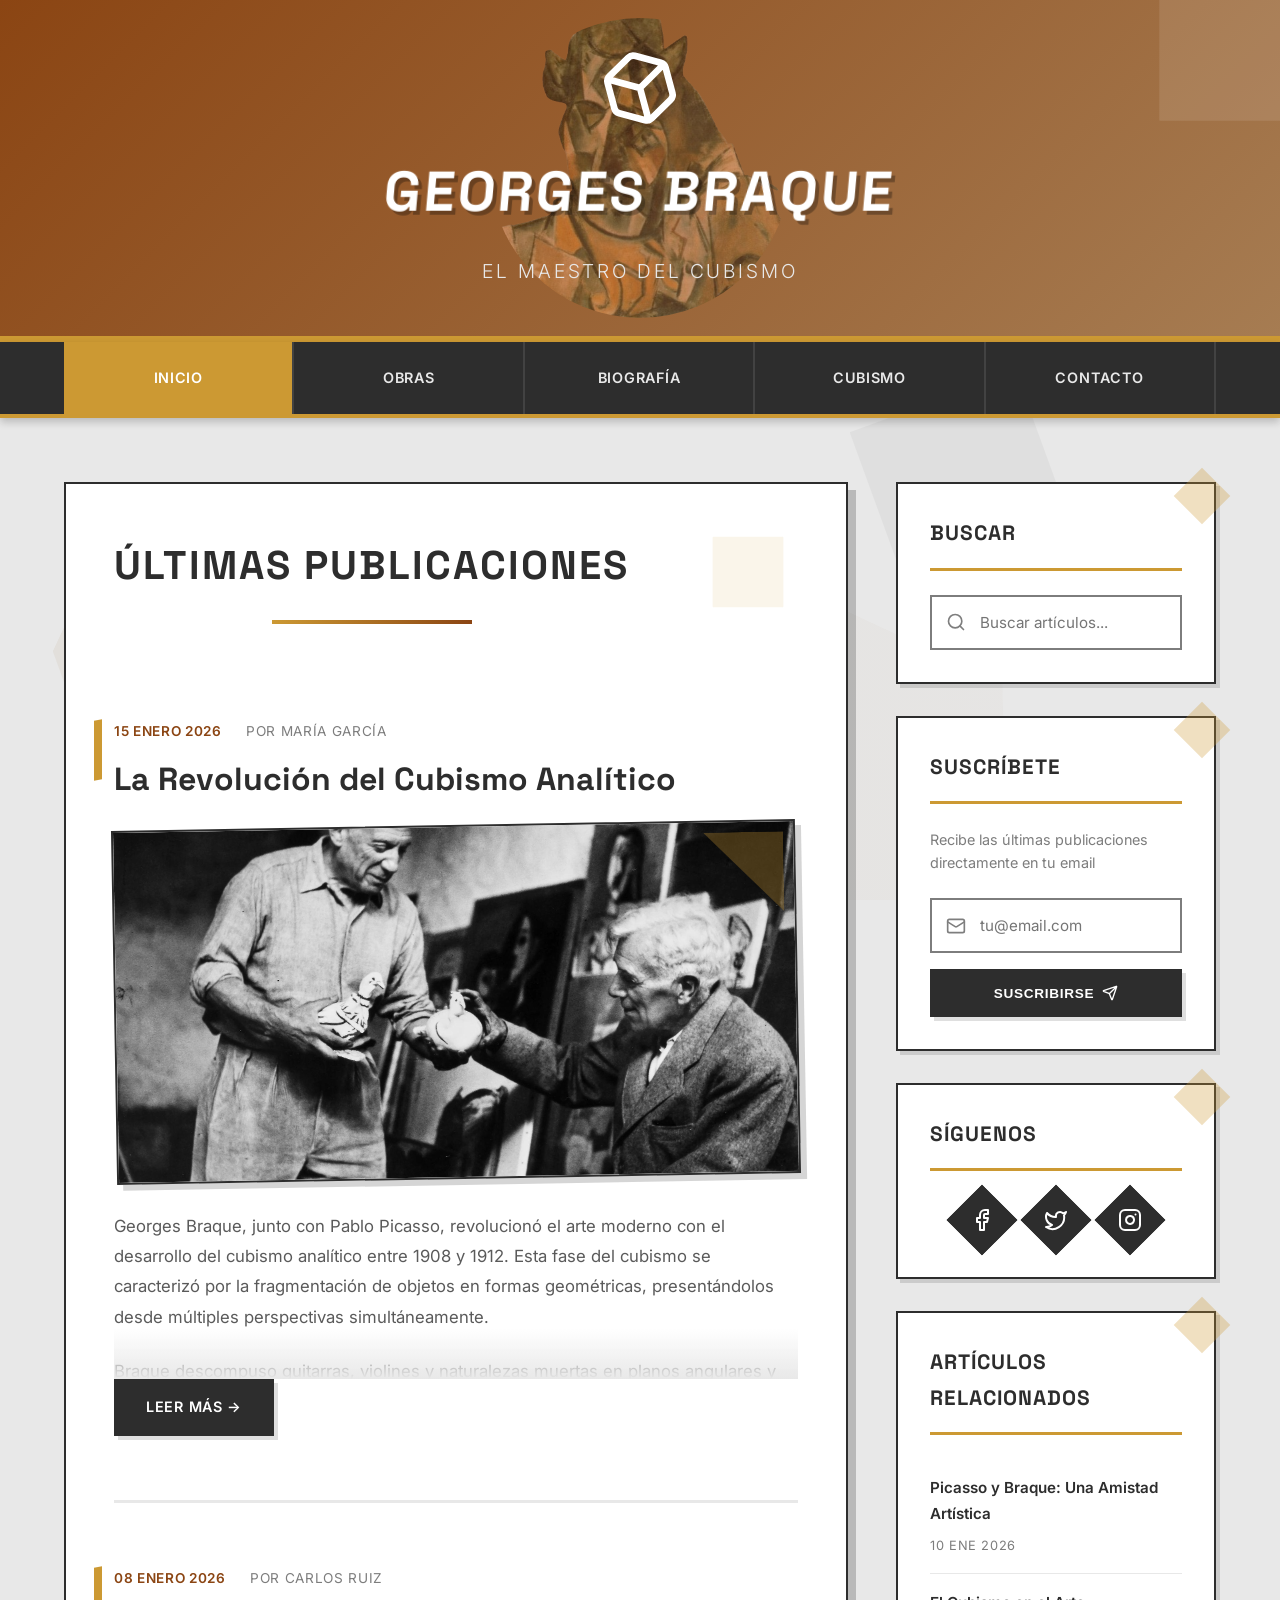
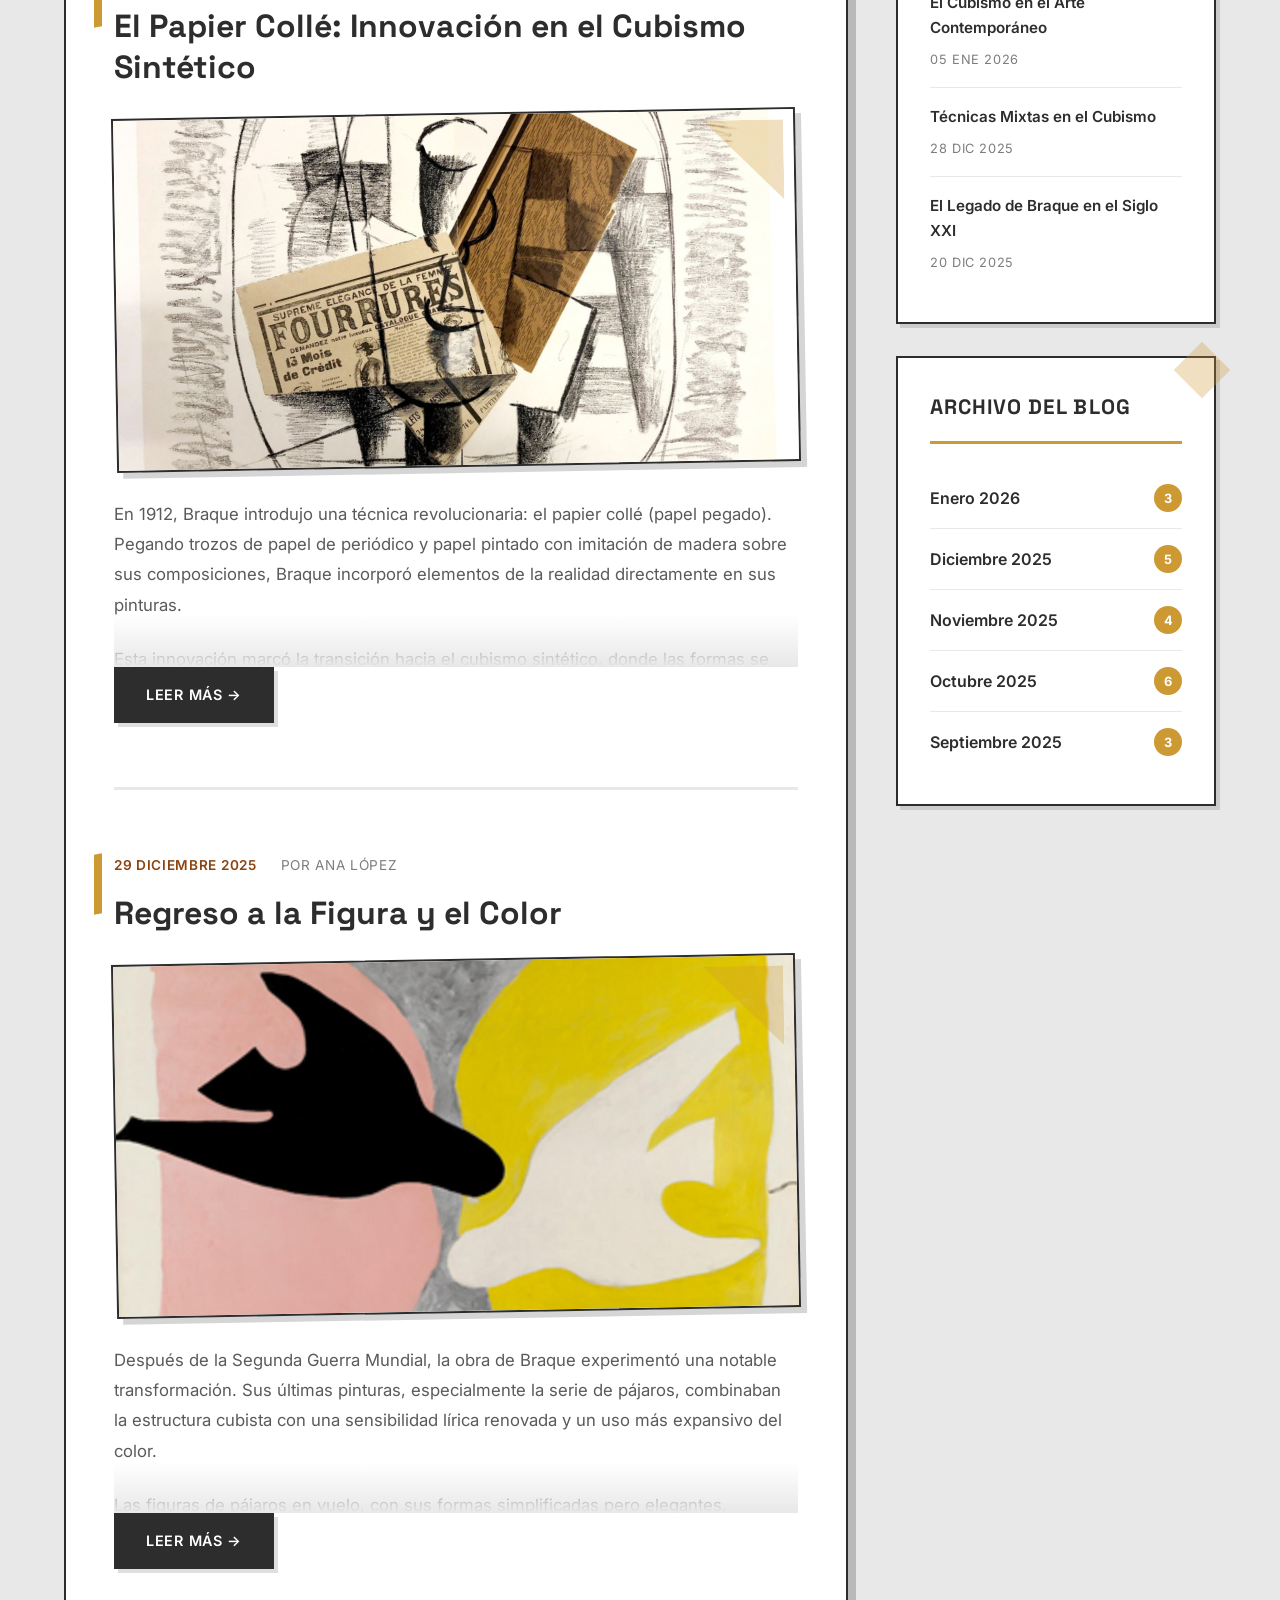
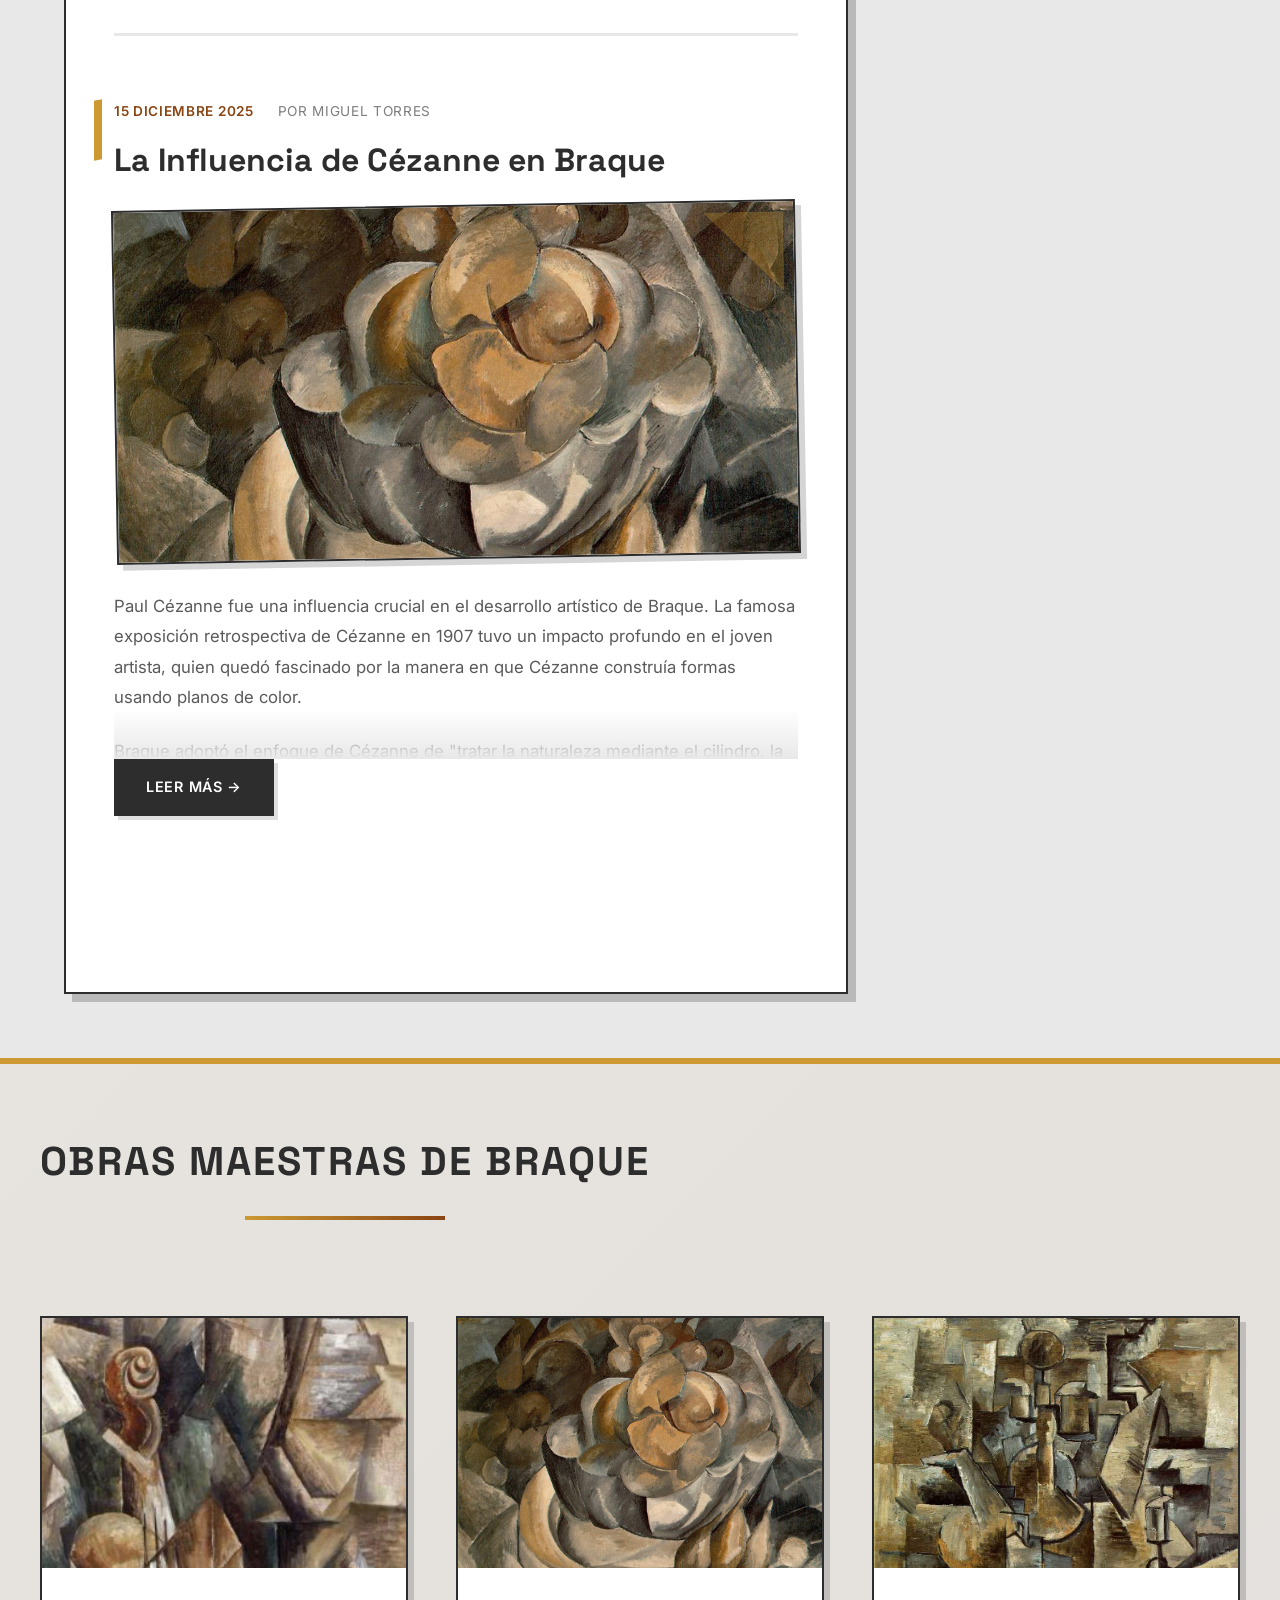
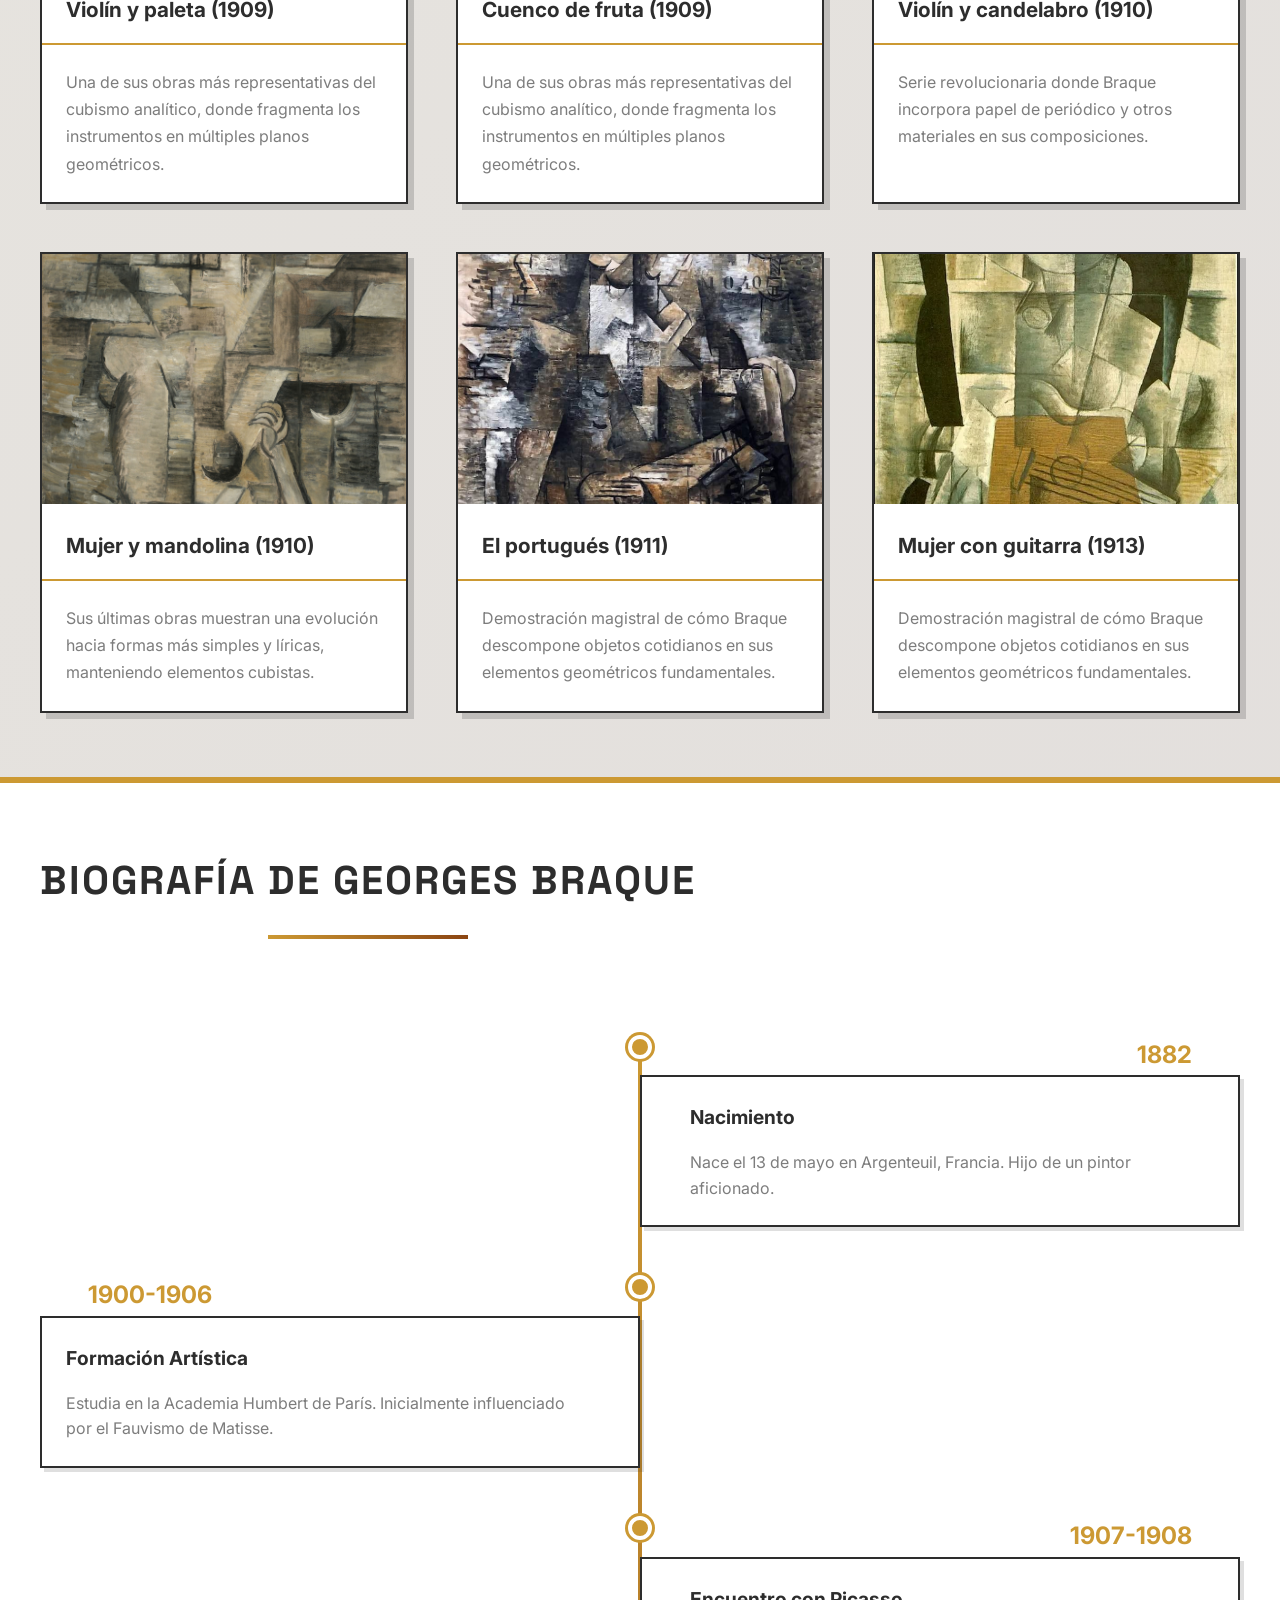
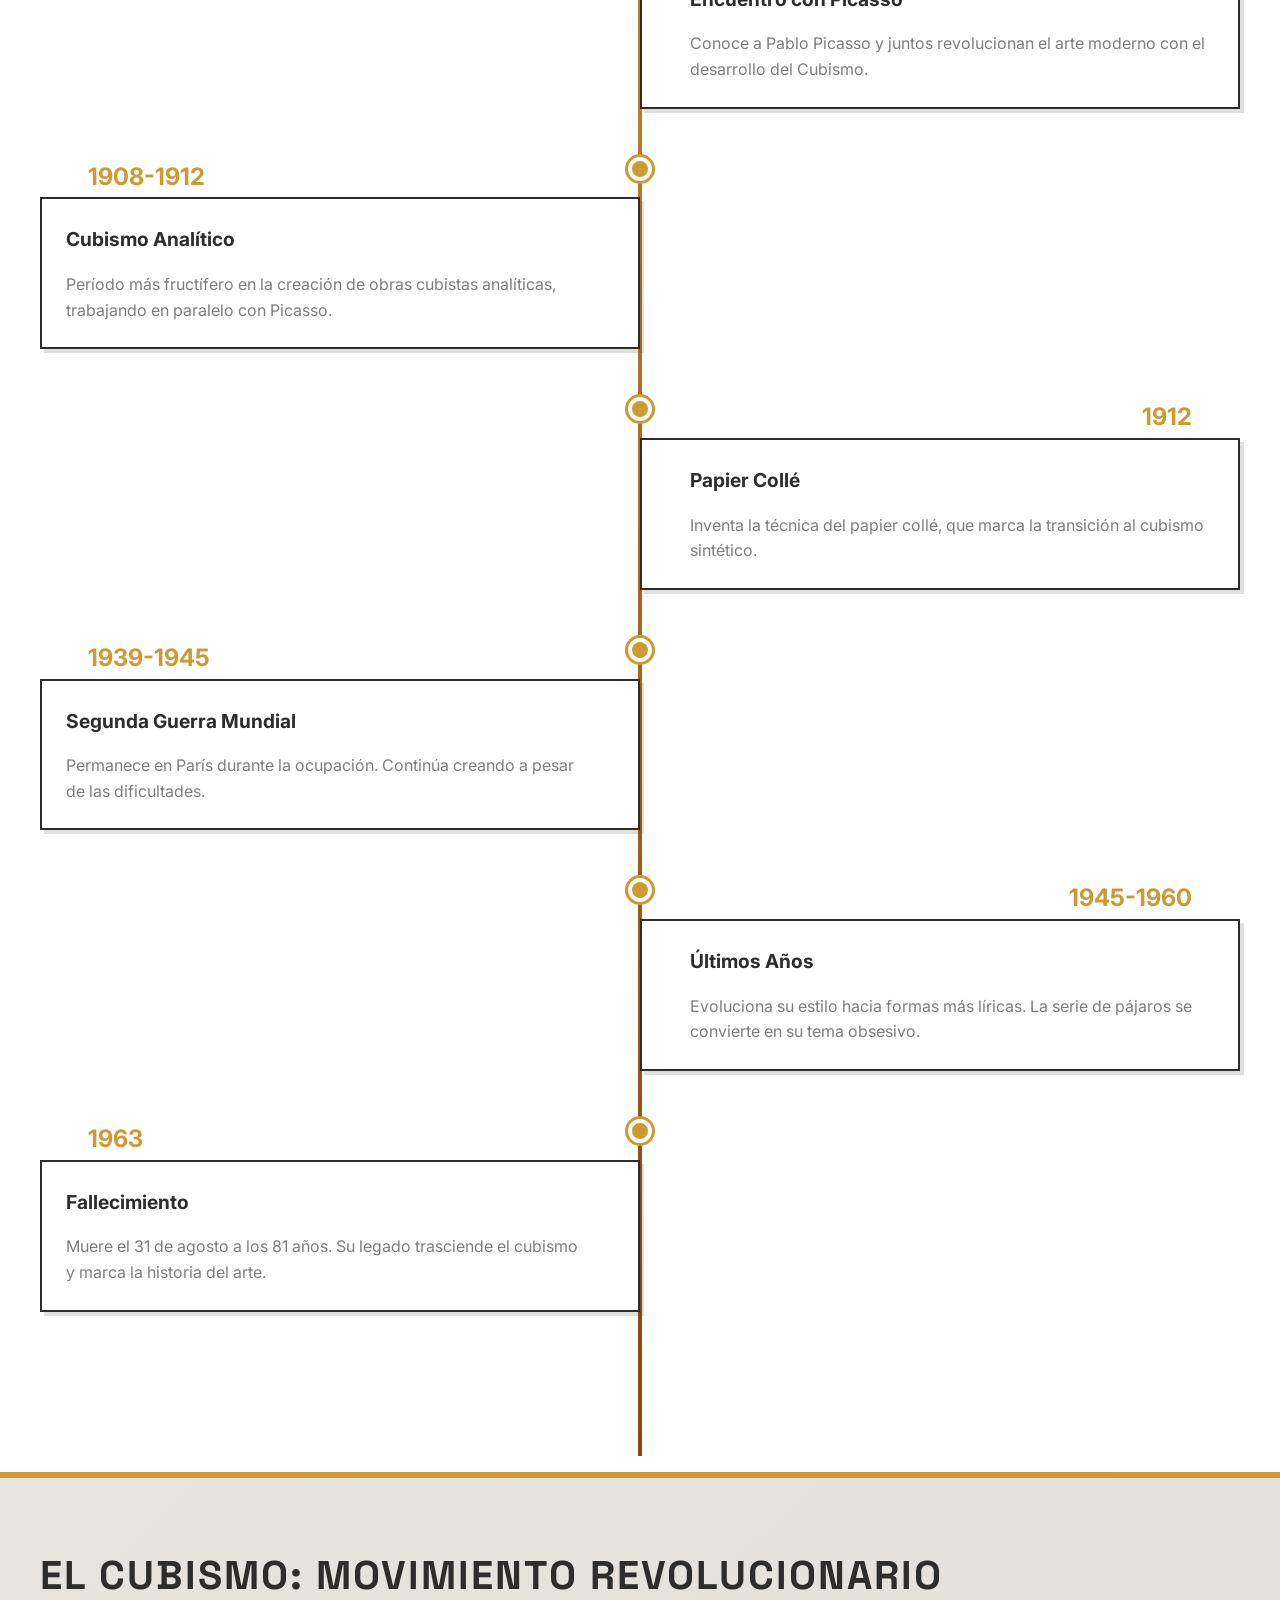
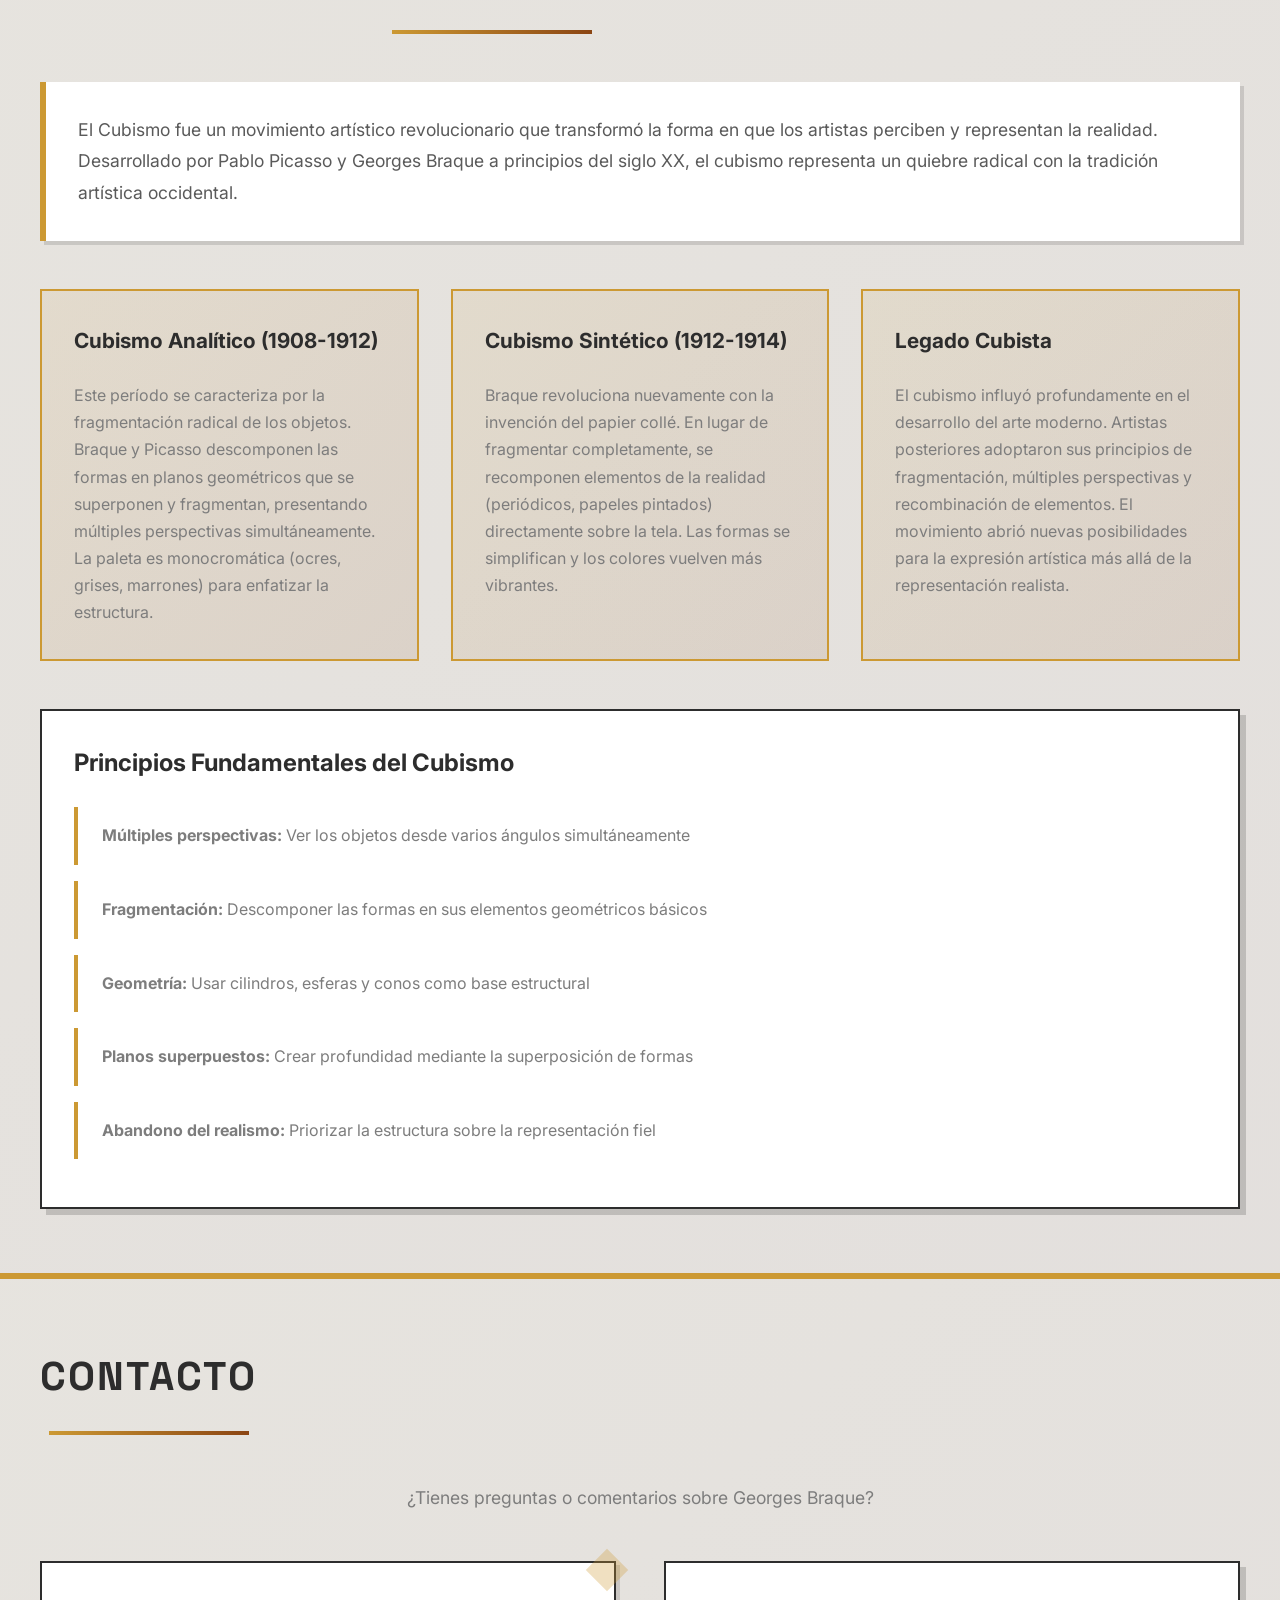
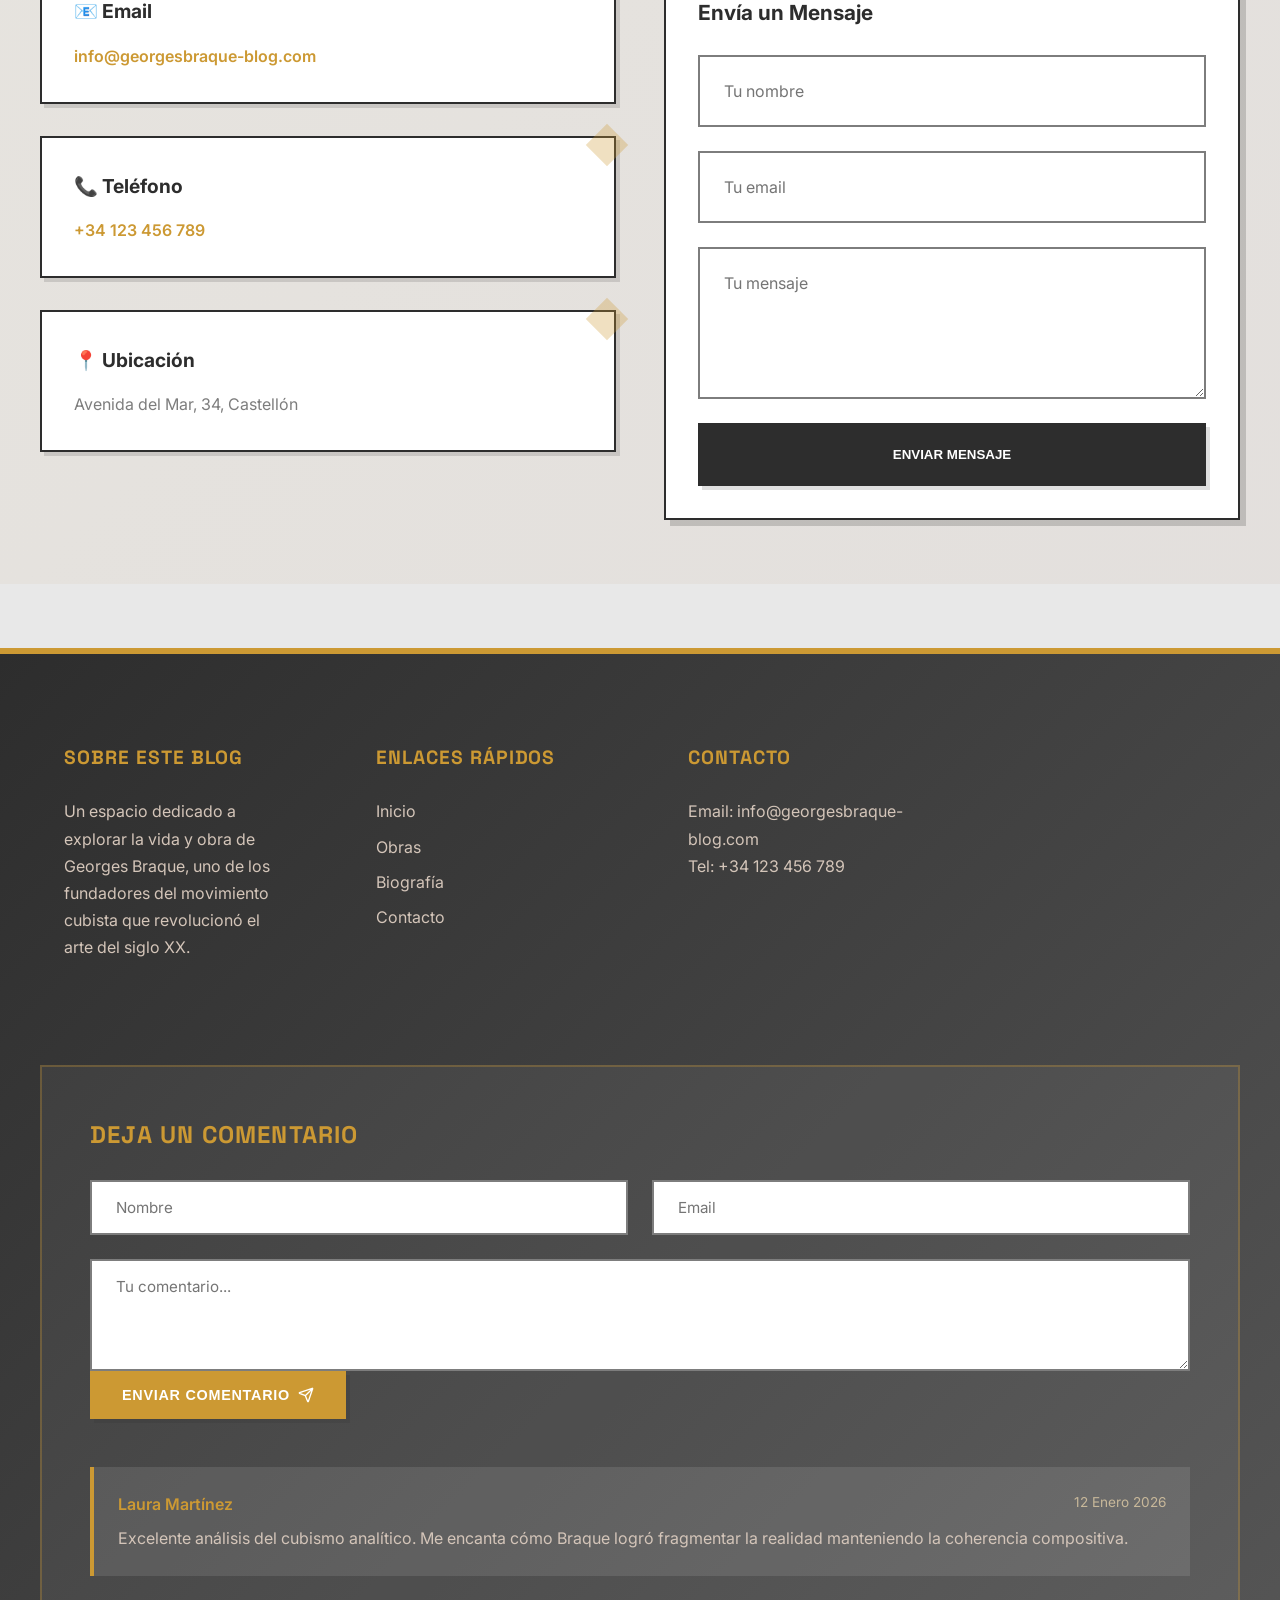
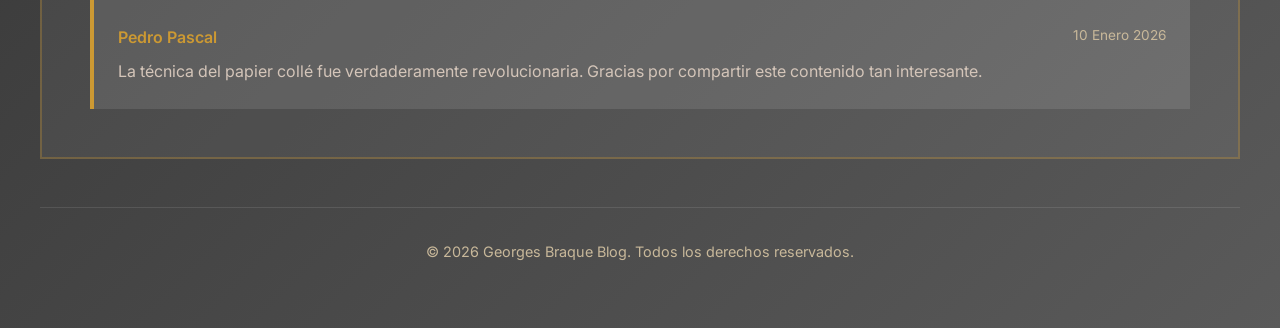
==== index.html @ d553074a "Add files via upload" ====
<!DOCTYPE html>
<html lang="es">
<head>
    <meta charset="UTF-8">
    <meta name="viewport" content="width=device-width, initial-scale=1.0">
    <title>Georges Braque - Blog Cubista</title>
    <link rel="stylesheet" href="styles.css">
    <link rel="preconnect" href="https://fonts.googleapis.com">
    <link rel="preconnect" href="https://fonts.gstatic.com" crossorigin>
    <link href="https://fonts.googleapis.com/css2?family=Space+Grotesk:wght@400;600;700&family=Inter:wght@400;500;600&display=swap" rel="stylesheet">
</head>
<body>
    <!-- Geometric Background Elements -->
    <div class="geometric-bg">
        <div class="geo-shape shape-1"></div>
        <div class="geo-shape shape-2"></div>
        <div class="geo-shape shape-3"></div>
        <div class="geo-shape shape-4"></div>
    </div>

    <!-- Header -->
    <header class="header">
        <div class="header-container">
            <div class="logo-section">
                <img src="assets/icons/logo.svg" alt="Cubist Logo" class="logo-icon">
                <h1 class="site-title">Georges Braque</h1>
                <p class="site-subtitle">El Maestro del Cubismo</p>
            </div>
            <img src="assets/img/Georges-braque-retrato-picasso.png" alt="Retrato de Georges Braque" class="header-portrait">
        </div>
    </header>

    <!-- Navigation -->
    <nav class="navigation">
        <div class="nav-container">
            <button class="hamburger-menu" id="hamburgerBtn" aria-label="Menú">
                <span class="hamburger-line"></span>
                <span class="hamburger-line"></span>
                <span class="hamburger-line"></span>
            </button>
            <ul class="nav-menu" id="navMenu">
                <li><a href="#inicio" class="nav-link active">Inicio</a></li>
                <li><a href="#obras" class="nav-link">Obras</a></li>
                <li><a href="#biografia" class="nav-link">Biografía</a></li>
                <li><a href="#cubismo" class="nav-link">Cubismo</a></li>
                <li><a href="#contacto" class="nav-link">Contacto</a></li>
            </ul>
        </div>
    </nav>

    <!-- Main Content -->
    <div class="main-wrapper" id="inicio">
        <div class="content-container">
            
            <!-- Blog Posts -->
            <main class="blog-content">

                <div class="posts-header">
                    <h2 class="section-title">Últimas Publicaciones</h2>
                    <div class="header-accent"></div>
                </div>


                <!-- Blog Post 1 -->
                <article id="post-1" class="blog-post">
                    <div class="post-meta">
                        <span class="post-date">15 Enero 2026</span>
                        <span class="post-author">por María García</span>
                    </div>
                    <h3 class="post-title">La Revolución del Cubismo Analítico</h3>
                    <div class="post-featured-image">
                        <img src="assets/img/braque-picasso.jpg" 
                             alt="Braque y Picasso" 
                             style="background-color: #653118;">
                    </div>
                    <div class="post-content">
                        <p>Georges Braque, junto con Pablo Picasso, revolucionó el arte moderno con el desarrollo del cubismo analítico entre 1908 y 1912. Esta fase del cubismo se caracterizó por la fragmentación de objetos en formas geométricas, presentándolos desde múltiples perspectivas simultáneamente.</p>
                        <p>Braque descompuso guitarras, violines y naturalezas muertas en planos angulares y superpuestos, utilizando una paleta monocromática de ocres, grises y marrones. Esta restricción cromática permitía al espectador concentrarse en la estructura formal sin distracciones del color.</p>
                        <blockquote class="post-quote">
                            "No imito la naturaleza, trabajo junto a ella, en paralelo a ella."
                            <cite>— Georges Braque</cite>
                        </blockquote>
                    </div>
                    <a href="#" class="read-more">Leer más →</a>
                </article>

                <!-- Blog Post 2 -->
                <article id="post-2" class="blog-post">
                    <div class="post-meta">
                        <span class="post-date">08 Enero 2026</span>
                        <span class="post-author">por Carlos Ruiz</span>
                    </div>
                    <h3 class="post-title">El Papier Collé: Innovación en el Cubismo Sintético</h3>
                    <div class="post-featured-image">
                        <img src="assets/img/papier colle.jpg" 
                             alt="papier colle" 
                             style="background-color: #7F4A27;">
                    </div>
                    <div class="post-content">
                        <p>En 1912, Braque introdujo una técnica revolucionaria: el papier collé (papel pegado). Pegando trozos de papel de periódico y papel pintado con imitación de madera sobre sus composiciones, Braque incorporó elementos de la realidad directamente en sus pinturas.</p>
                        <p>Esta innovación marcó la transición hacia el cubismo sintético, donde las formas se volvieron más simples, los colores más brillantes, y la incorporación de textos y patrones añadió nuevas capas de significado. El papier collé influyó profundamente en el desarrollo del arte del siglo XX.</p>
                    </div>
                    <a href="#" class="read-more">Leer más →</a>
                </article>

                <!-- Blog Post 3 -->
                <article id="post-3" class="blog-post">
                    <div class="post-meta">
                        <span class="post-date">29 Diciembre 2025</span>
                        <span class="post-author">por Ana López</span>
                    </div>
                    <h3 class="post-title">Regreso a la Figura y el Color</h3>
                    <div class="post-featured-image">
                        <img src="assets/img/L’oiseau noir et l’oiseau blanc-1960.jpg" 
                             alt="L’oiseau noir et l’oiseau blanc (1960)" 
                             style="background-color: #885F3D;">
                    </div>
                    <div class="post-content">
                        <p>Después de la Segunda Guerra Mundial, la obra de Braque experimentó una notable transformación. Sus últimas pinturas, especialmente la serie de pájaros, combinaban la estructura cubista con una sensibilidad lírica renovada y un uso más expansivo del color.</p>
                        <p>Las figuras de pájaros en vuelo, con sus formas simplificadas pero elegantes, representaban no solo la libertad física sino también la libertad creativa que Braque había alcanzado tras décadas de experimentación. Estas obras tardías demuestran la continua evolución de un maestro que nunca dejó de innovar.</p>
                    </div>
                    <a href="#" class="read-more">Leer más →</a>
                </article>

                <!-- Blog Post 4 -->
                <article id="post-4" class="blog-post">
                    <div class="post-meta">
                        <span class="post-date">15 Diciembre 2025</span>
                        <span class="post-author">por Miguel Torres</span>
                    </div>
                    <h3 class="post-title">La Influencia de Cézanne en Braque</h3>
                    <div class="post-featured-image">
                        <img src="assets/img/Cuenco-de-fruta-1909.jpg" 
                             alt="Cuenco de fruta" 
                             style="background-color: #895A37;">
                    </div>
                    <div class="post-content">
                        <p>Paul Cézanne fue una influencia crucial en el desarrollo artístico de Braque. La famosa exposición retrospectiva de Cézanne en 1907 tuvo un impacto profundo en el joven artista, quien quedó fascinado por la manera en que Cézanne construía formas usando planos de color.</p>
                        <p>Braque adoptó el enfoque de Cézanne de "tratar la naturaleza mediante el cilindro, la esfera y el cono", pero lo llevó más allá, fragmentando estos volúmenes geométricos y reorganizándolos en el espacio pictórico. Esta síntesis entre la influencia de Cézanne y su propia visión resultó en el nacimiento del cubismo.</p>
                    </div>
                    <a href="#" class="read-more">Leer más →</a>
                </article>
            </main>

            <!-- Sidebar -->
            <aside class="sidebar">
                
                <!-- Search Widget -->
                <div class="widget search-widget">
                    <h3 class="widget-title">Buscar</h3>
                    <form class="search-form" onsubmit="return handleSearch(event)">
                        <div class="search-input-wrapper">
                            <img src="assets/icons/search.svg" alt="Search" class="search-icon">
                            <input type="text" 
                                   class="search-input" 
                                   placeholder="Buscar artículos..." 
                                   id="searchInput">
                        </div>
                    </form>
                </div>

                <!-- Subscribe Widget -->
                <div class="widget subscribe-widget">
                    <h3 class="widget-title">Suscríbete</h3>
                    <p class="widget-description">Recibe las últimas publicaciones directamente en tu email</p>
                    <form class="subscribe-form" onsubmit="return handleSubscribe(event)">
                        <div class="input-group">
                            <img src="assets/icons/mail.svg" alt="Email" class="input-icon">
                            <input type="email" 
                                   class="subscribe-input" 
                                   placeholder="tu@email.com" 
                                   id="subscribeEmail"
                                   required>
                        </div>
                        <button type="submit" class="subscribe-button">
                            Suscribirse
                            <img src="assets/icons/send.svg" alt="Send" class="button-icon">
                        </button>
                    </form>
                </div>

                <!-- Social Media Widget -->
                <div class="widget social-widget">
                    <h3 class="widget-title">Síguenos</h3>
                    <div class="social-links">
                        <a href="https://www.facebook.com/kadart0081/" class="social-link" aria-label="Facebook">
                            <img src="assets/icons/facebook.svg" alt="Facebook">
                        </a>
                        <a href="https://x.com/artistbraque" class="social-link" aria-label="Twitter">
                            <img src="assets/icons/twitter.svg" alt="Twitter">
                        </a>
                        <a href="https://www.instagram.com/georgesbraqueart/" class="social-link" aria-label="Instagram">
                            <img src="assets/icons/instagram.svg" alt="Instagram">
                        </a>
                    </div>
                </div>

                <!-- Related Articles Widget -->
                <div class="widget related-widget">
                    <h3 class="widget-title">Artículos Relacionados</h3>
                    <ul class="related-list">
                        <li class="related-item">
                            <a href="picasso-braque.html" class="related-link">
                                <span class="related-title">Picasso y Braque: Una Amistad Artística</span>
                                <span class="related-date">10 Ene 2026</span>
                            </a>
                        </li>
                        <li class="related-item">
                            <a href="cubismo-contemporaneo.html" class="related-link">
                                <span class="related-title">El Cubismo en el Arte Contemporáneo</span>
                                <span class="related-date">05 Ene 2026</span>
                            </a>
                        </li>
                        <li class="related-item">
                            <a href="tecnicas-mixtas.html" class="related-link">
                                <span class="related-title">Técnicas Mixtas en el Cubismo</span>
                                <span class="related-date">28 Dic 2025</span>
                            </a>
                        </li>
                        <li class="related-item">
                            <a href="legado-braque.html" class="related-link">
                                <span class="related-title">El Legado de Braque en el Siglo XXI</span>
                                <span class="related-date">20 Dic 2025</span>
                            </a>
                        </li>
                    </ul>
                </div>

                <!-- Archive Widget -->
                <div class="widget archive-widget">
                    <h3 class="widget-title">Archivo del Blog</h3>
                    <ul class="archive-list">
                        <li class="archive-item">
                            <a href="#" class="archive-link">
                                <span class="archive-month">Enero 2026</span>
                                <span class="archive-count">3</span>
                            </a>
                        </li>
                        <li class="archive-item">
                            <a href="#" class="archive-link">
                                <span class="archive-month">Diciembre 2025</span>
                                <span class="archive-count">5</span>
                            </a>
                        </li>
                        <li class="archive-item">
                            <a href="#" class="archive-link">
                                <span class="archive-month">Noviembre 2025</span>
                                <span class="archive-count">4</span>
                            </a>
                        </li>
                        <li class="archive-item">
                            <a href="#" class="archive-link">
                                <span class="archive-month">Octubre 2025</span>
                                <span class="archive-count">6</span>
                            </a>
                        </li>
                        <li class="archive-item">
                            <a href="#" class="archive-link">
                                <span class="archive-month">Septiembre 2025</span>
                                <span class="archive-count">3</span>
                            </a>
                        </li>
                    </ul>
                </div>

            </aside>
        </div>
    </div>

    <!-- Secciones de Navegación -->
    

    <!-- Sección Obras -->
    <section id="obras" class="nav-section alt-bg">
        <div class="section-container">
            <h2 class="section-title">Obras Maestras de Braque</h2>
            
            <div class="obras-grid">
                <div class="obra-item">
                    <div class="obra-image">
                        <img src="assets/img/Georges_Braque-Violin_and_Palette-1909.jpg" alt="Violín y paleta (1909)">
                    </div>
                    <h3>Violín y paleta (1909) </h3>
                    <p>Una de sus obras más representativas del cubismo analítico, donde fragmenta los instrumentos en múltiples planos geométricos.</p>
                </div>

                <div class="obra-item">
                    <div class="obra-image">
                        <img src="assets/img/Cuenco-de-fruta-1909.jpg" alt="Cuenco de fruta (1909)">
                    </div>
                    <h3>Cuenco de fruta (1909) </h3>
                    <p>Una de sus obras más representativas del cubismo analítico, donde fragmenta los instrumentos en múltiples planos geométricos.</p>
                </div>
                
                <div class="obra-item">
                    <div class="obra-image">
                        <img src="assets/img/Violin-and-Candlestick-Braque-Georges-1910.jpg" alt="Violín y candelabro (1910)">
                    </div>
                    <h3>Violín y candelabro (1910)</h3>
                    <p>Serie revolucionaria donde Braque incorpora papel de periódico y otros materiales en sus composiciones.</p>
                </div>
                
                <div class="obra-item">
                    <div class="obra-image">
                        <img src="assets/img/mujer-con-mandolina-1910.jpg" alt="Mujer y mandolina (1910)">
                    </div>
                    <h3>Mujer y mandolina (1910)</h3>
                    <p>Sus últimas obras muestran una evolución hacia formas más simples y líricas, manteniendo elementos cubistas.</p>
                </div>
                
                <div class="obra-item">
                    <div class="obra-image">
                        <img src="assets/img/the-portuguese-1911.jpg" alt="El portugués (1911)">
                    </div>
                    <h3>El portugués (1911)</h3>
                    <p>Demostración magistral de cómo Braque descompone objetos cotidianos en sus elementos geométricos fundamentales.</p>
                </div>

                <div class="obra-item">
                    <div class="obra-image">
                        <img src="assets/img/mujer-con-guitarra-1913.jpg" alt="Mujer con guitarra (1913)">
                    </div>
                    <h3>Mujer con guitarra (1913)</h3>
                    <p>Demostración magistral de cómo Braque descompone objetos cotidianos en sus elementos geométricos fundamentales.</p>
                </div>
            </div>
        </div>
    </section>

    <!-- Sección Biografía -->
    <section id="biografia" class="nav-section">
        <div class="section-container">
            <h2 class="section-title">Biografía de Georges Braque</h2>
            
            <div class="biografia-content">
                <div class="bio-timeline">
                    <div class="timeline-item">
                        <div class="timeline-date">1882</div>
                        <div class="timeline-content">
                            <h3>Nacimiento</h3>
                            <p>Nace el 13 de mayo en Argenteuil, Francia. Hijo de un pintor aficionado.</p>
                        </div>
                    </div>
                    
                    <div class="timeline-item">
                        <div class="timeline-date">1900-1906</div>
                        <div class="timeline-content">
                            <h3>Formación Artística</h3>
                            <p>Estudia en la Academia Humbert de París. Inicialmente influenciado por el Fauvismo de Matisse.</p>
                        </div>
                    </div>
                    
                    <div class="timeline-item">
                        <div class="timeline-date">1907-1908</div>
                        <div class="timeline-content">
                            <h3>Encuentro con Picasso</h3>
                            <p>Conoce a Pablo Picasso y juntos revolucionan el arte moderno con el desarrollo del Cubismo.</p>
                        </div>
                    </div>
                    
                    <div class="timeline-item">
                        <div class="timeline-date">1908-1912</div>
                        <div class="timeline-content">
                            <h3>Cubismo Analítico</h3>
                            <p>Período más fructífero en la creación de obras cubistas analíticas, trabajando en paralelo con Picasso.</p>
                        </div>
                    </div>
                    
                    <div class="timeline-item">
                        <div class="timeline-date">1912</div>
                        <div class="timeline-content">
                            <h3>Papier Collé</h3>
                            <p>Inventa la técnica del papier collé, que marca la transición al cubismo sintético.</p>
                        </div>
                    </div>
                    
                    <div class="timeline-item">
                        <div class="timeline-date">1939-1945</div>
                        <div class="timeline-content">
                            <h3>Segunda Guerra Mundial</h3>
                            <p>Permanece en París durante la ocupación. Continúa creando a pesar de las dificultades.</p>
                        </div>
                    </div>
                    
                    <div class="timeline-item">
                        <div class="timeline-date">1945-1960</div>
                        <div class="timeline-content">
                            <h3>Últimos Años</h3>
                            <p>Evoluciona su estilo hacia formas más líricas. La serie de pájaros se convierte en su tema obsesivo.</p>
                        </div>
                    </div>
                    
                    <div class="timeline-item">
                        <div class="timeline-date">1963</div>
                        <div class="timeline-content">
                            <h3>Fallecimiento</h3>
                            <p>Muere el 31 de agosto a los 81 años. Su legado trasciende el cubismo y marca la historia del arte.</p>
                        </div>
                    </div>
                </div>
            </div>
        </div>
    </section>

    <!-- Sección Cubismo -->
    <section id="cubismo" class="nav-section alt-bg">
        <div class="section-container">
            <h2 class="section-title">El Cubismo: Movimiento Revolucionario</h2>
            
            <div class="cubismo-content">
                <div class="cubismo-intro">
                    <p class="intro-text">
                        El Cubismo fue un movimiento artístico revolucionario que transformó la forma en que los artistas 
                        perciben y representan la realidad. Desarrollado por Pablo Picasso y Georges Braque a principios del 
                        siglo XX, el cubismo representa un quiebre radical con la tradición artística occidental.
                    </p>
                </div>
                
                <div class="cubismo-fases">
                    <div class="fase">
                        <h3> Cubismo Analítico (1908-1912)</h3>
                        <p>
                            Este período se caracteriza por la fragmentación radical de los objetos. Braque y Picasso descomponen 
                            las formas en planos geométricos que se superponen y fragmentan, presentando múltiples perspectivas 
                            simultáneamente. La paleta es monocromática (ocres, grises, marrones) para enfatizar la estructura.
                        </p>
                    </div>
                    
                    <div class="fase">
                        <h3> Cubismo Sintético (1912-1914)</h3>
                        <p>
                            Braque revoluciona nuevamente con la invención del papier collé. En lugar de fragmentar completamente, 
                            se recomponen elementos de la realidad (periódicos, papeles pintados) directamente sobre la tela. 
                            Las formas se simplifican y los colores vuelven más vibrantes.
                        </p>
                    </div>
                    
                    <div class="fase">
                        <h3> Legado Cubista</h3>
                        <p>
                            El cubismo influyó profundamente en el desarrollo del arte moderno. Artistas posteriores adoptaron 
                            sus principios de fragmentación, múltiples perspectivas y recombinación de elementos. El movimiento 
                            abrió nuevas posibilidades para la expresión artística más allá de la representación realista.
                        </p>
                    </div>
                </div>
                
                <div class="principios">
                    <h3>Principios Fundamentales del Cubismo</h3>
                    <ul class="principios-list">
                        <li><strong>Múltiples perspectivas:</strong> Ver los objetos desde varios ángulos simultáneamente</li>
                        <li><strong>Fragmentación:</strong> Descomponer las formas en sus elementos geométricos básicos</li>
                        <li><strong>Geometría:</strong> Usar cilindros, esferas y conos como base estructural</li>
                        <li><strong>Planos superpuestos:</strong> Crear profundidad mediante la superposición de formas</li>
                        <li><strong>Abandono del realismo:</strong> Priorizar la estructura sobre la representación fiel</li>
                    </ul>
                </div>
            </div>
        </div>
    </section>


    <!-- Sección Contacto -->
    <section id="contacto" class="nav-section alt-bg">
        <div class="section-container">
            <h2 class="section-title">Contacto</h2>
            <p class="contact-subtitle">¿Tienes preguntas o comentarios sobre Georges Braque?</p>
            
            <div class="contact-content">
                <div class="contact-info">
                    <div class="contact-item">
                        <h3>📧 Email</h3>
                        <p><a href="mailto:info@georgesbraque-blog.com">info@georgesbraque-blog.com</a></p>
                    </div>
                    
                    <div class="contact-item">
                        <h3>📞 Teléfono</h3>
                        <p><a href="tel:+34123456789">+34 123 456 789</a></p>
                    </div>
                    
                    <div class="contact-item">
                        <h3>📍 Ubicación</h3>
                        <p>Avenida del Mar, 34, Castellón</p>
                    </div>
                </div>
                
                <div class="contact-form-section">
                    <h3>Envía un Mensaje</h3>
                    <form class="quick-contact-form" onsubmit="return handleQuickContact(event)">
                        <div class="form-group">
                            <input type="text" placeholder="Tu nombre" required>
                        </div>
                        <div class="form-group">
                            <input type="email" placeholder="Tu email" required>
                        </div>
                        <div class="form-group">
                            <textarea placeholder="Tu mensaje" rows="5" required></textarea>
                        </div>
                        <button type="submit" class="submit-btn">Enviar Mensaje</button>
                    </form>
                </div>
            </div>
        </div>
    </section>

    <!-- Footer -->
    <footer class="footer">
        <div class="footer-container">
            
            <!-- Footer Info -->
            <div class="footer-section">
                <h3 class="footer-title">Sobre Este Blog</h3>
                <p class="footer-text">
                    Un espacio dedicado a explorar la vida y obra de Georges Braque, 
                    uno de los fundadores del movimiento cubista que revolucionó el arte del siglo XX.
                </p>
            </div>

            <div class="footer-section">
                <h3 class="footer-title">Enlaces Rápidos</h3>
                <ul class="footer-links">
                    <li><a href="#inicio">Inicio</a></li>
                    <li><a href="#obras">Obras</a></li>
                    <li><a href="#biografia">Biografía</a></li>
                    <li><a href="#contacto">Contacto</a></li>
                </ul>
            </div>

            <div class="footer-section">
                <h3 class="footer-title">Contacto</h3>
                <p class="footer-text">
                    Email: info@georgesbraque-blog.com<br>
                    Tel: +34 123 456 789
                </p>
            </div>

            <!-- Comments Section -->
            <div class="comments-section">
                <h3 class="comments-title">Deja un Comentario</h3>
                <form class="comment-form" onsubmit="return handleComment(event)">
                    <div class="form-row">
                        <div class="form-group">
                            <input type="text" 
                                   class="form-input" 
                                   placeholder="Nombre" 
                                   id="commentName"
                                   required>
                        </div>
                        <div class="form-group">
                            <input type="email" 
                                   class="form-input" 
                                   placeholder="Email" 
                                   id="commentEmail"
                                   required>
                        </div>
                    </div>
                    <div class="form-group">
                        <textarea class="form-textarea" 
                                  placeholder="Tu comentario..." 
                                  id="commentText"
                                  rows="4"
                                  required></textarea>
                    </div>
                    <button type="submit" class="comment-submit">
                        Enviar Comentario
                        <img src="assets/icons/send.svg" alt="Send" class="button-icon">
                    </button>
                </form>

                <!-- Comments Display -->
                <div class="comments-list" id="commentsList">
                    <div class="comment-item">
                        <div class="comment-header">
                            <span class="comment-author">Laura Martínez</span>
                            <span class="comment-date">12 Enero 2026</span>
                        </div>
                        <p class="comment-text">
                            Excelente análisis del cubismo analítico. Me encanta cómo Braque logró 
                            fragmentar la realidad manteniendo la coherencia compositiva.
                        </p>
                    </div>
                    <div class="comment-item">
                        <div class="comment-header">
                            <span class="comment-author">Pedro Pascal</span>
                            <span class="comment-date">10 Enero 2026</span>
                        </div>
                        <p class="comment-text">
                            La técnica del papier collé fue verdaderamente revolucionaria. 
                            Gracias por compartir este contenido tan interesante.
                        </p>
                    </div>
                </div>
            </div>

        </div>

        <!-- Copyright -->
        <div class="footer-bottom">
            <p>&copy; 2026 Georges Braque Blog. Todos los derechos reservados.</p>
        </div>
    </footer>

    <!-- Modal for displaying full posts or related content -->
    <div id="postModal" class="modal" aria-hidden="true">
        <div class="modal-overlay"></div>
        <div class="modal-content">
            <button class="modal-close" aria-label="Cerrar ventana">&times;</button>
            <div class="modal-body"></div>
        </div>
    </div>

    <script src="script.js"></script>
</body>
</html>
---- styles.css ----
/* ========================================
   Design Tokens - Cubist Color Palette
   ======================================== */

:root {
    /* Cubist Colors - Analytical Period */
    --color-ochre: #CC9933;
    --color-burnt-sienna: #8B4513;
    --color-warm-gray: #7D7D7D;
    --color-beige: #D4C5B9;
    --color-dark-charcoal: #2D2D2D;
    --color-light-gray: #E8E8E8;
    --color-soft-brown: #A67C52;
    --color-sand: #C8B89A;
    --color-slate: #5A5A5A;
    
    /* Typography */
    --font-heading: 'Space Grotesk', sans-serif;
    --font-body: 'Inter', sans-serif;
    
    /* Spacing */
    --spacing-xs: 0.5rem;
    --spacing-sm: 1rem;
    --spacing-md: 1.5rem;
    --spacing-lg: 2rem;
    --spacing-xl: 3rem;
    --spacing-2xl: 4rem;
    
    /* Borders & Shadows */
    --border-width: 2px;
    --border-radius-sm: 2px;
    --border-radius-md: 4px;
    --shadow-sm: 4px 4px 0px rgba(45, 45, 45, 0.15);
    --shadow-md: 6px 6px 0px rgba(45, 45, 45, 0.2);
    --shadow-lg: 8px 8px 0px rgba(45, 45, 45, 0.25);
}

/* ========================================
   Reset & Base Styles
   ======================================== */

* {
    margin: 0;
    padding: 0;
    box-sizing: border-box;
}

body {
    font-family: var(--font-body);
    line-height: 1.7;
    color: var(--color-dark-charcoal);
    background-color: var(--color-light-gray);
    overflow-x: hidden;
}

img {
    max-width: 100%;
    height: auto;
    display: block;
}

a {
    text-decoration: none;
    color: inherit;
    transition: all 0.3s ease;
}

/* ========================================
   Geometric Background
   ======================================== */

.geometric-bg {
    position: fixed;
    top: 0;
    left: 0;
    width: 100%;
    height: 100%;
    pointer-events: none;
    z-index: -1;
    overflow: hidden;
}

.geo-shape {
    position: absolute;
    opacity: 0.08;
    transform: rotate(25deg);
}

.shape-1 {
    width: 400px;
    height: 400px;
    background: linear-gradient(135deg, var(--color-ochre) 0%, var(--color-burnt-sienna) 100%);
    top: -100px;
    right: -100px;
    clip-path: polygon(50% 0%, 100% 38%, 82% 100%, 18% 100%, 0% 38%);
}

.shape-2 {
    width: 300px;
    height: 300px;
    background: var(--color-soft-brown);
    bottom: 10%;
    left: 5%;
    clip-path: polygon(30% 0%, 70% 0%, 100% 30%, 100% 70%, 70% 100%, 30% 100%, 0% 70%, 0% 30%);
}

.shape-3 {
    width: 250px;
    height: 250px;
    background: var(--color-warm-gray);
    top: 40%;
    right: 15%;
    clip-path: polygon(50% 0%, 100% 50%, 50% 100%, 0% 50%);
}

.shape-4 {
    width: 350px;
    height: 350px;
    background: linear-gradient(45deg, var(--color-sand) 0%, var(--color-beige) 100%);
    bottom: -80px;
    right: 20%;
    clip-path: polygon(25% 0%, 75% 0%, 100% 50%, 75% 100%, 25% 100%, 0% 50%);
}

/* ========================================
   Header
   ======================================== */

.header {
    background: linear-gradient(135deg, var(--color-burnt-sienna) 0%, var(--color-soft-brown) 100%);
    padding: var(--spacing-xl) var(--spacing-md);
    position: relative;
    overflow: hidden;
    border-bottom: 6px solid var(--color-ochre);
}

.header::before {
    content: '';
    position: absolute;
    top: -50px;
    right: -50px;
    width: 200px;
    height: 200px;
    background: rgba(255, 255, 255, 0.1);
    transform: rotate(45deg);
    clip-path: polygon(50% 0%, 100% 50%, 50% 100%, 0% 50%);
}

.header-container {
    max-width: 1200px;
    margin: 0 auto;
    position: relative;
    z-index: 1;
}

/* portrait of Braque centered within header, enlarged and placed behind content */
.header-portrait {
    position: absolute;
    top: 50%;
    left: 50%;
    transform: translate(-50%, -50%);
    width: 300px;
    max-height: 300px;
    border-radius: 50%;
    object-fit: cover;
    opacity: 0.6;
    pointer-events: none; /* not interactive */
    z-index: -1; /* place fully behind header content */
}

/* ensure header text stays on top */
.header-container {
    max-width: 1200px;
    margin: 0 auto;
    position: relative;
    z-index: 1;
}

/* give logo and titles explicit stacking above portrait */
.logo-section, .site-title, .site-subtitle, .logo-icon {
    position: relative;
    z-index: 2;
}

@media (max-width: 768px) {
    .header-portrait {
        width: 180px;
        max-height: 180px;
    }
}

.logo-section {
    display: flex;
    flex-direction: column;
    align-items: center;
    gap: var(--spacing-sm);
}

.logo-icon {
    width: 80px;
    height: 80px;
    filter: invert(1) brightness(2);
    transform: rotate(-15deg);
    transition: transform 0.4s ease;
}

.logo-icon:hover {
    transform: rotate(15deg) scale(1.1);
}

.site-title {
    font-family: var(--font-heading);
    font-size: 3.5rem;
    font-weight: 700;
    color: white;
    text-transform: uppercase;
    letter-spacing: 0.05em;
    text-shadow: 4px 4px 0px rgba(0, 0, 0, 0.3);
    transform: skew(-5deg);
}

.site-subtitle {
    font-family: var(--font-body);
    font-size: 1.2rem;
    color: var(--color-light-gray);
    text-transform: uppercase;
    letter-spacing: 0.15em;
    font-weight: 300;
}

/* ========================================
   Navigation
   ======================================== */

.navigation {
    background-color: var(--color-dark-charcoal);
    border-bottom: 4px solid var(--color-ochre);
    position: sticky;
    top: 0;
    z-index: 100;
    box-shadow: 0 4px 8px rgba(0, 0, 0, 0.2);
}

.nav-container {
    max-width: 1200px;
    margin: 0 auto;
    padding: 0 var(--spacing-md);
    display: flex;
    align-items: center;
    justify-content: space-between;
}

.hamburger-menu {
    display: none;
    flex-direction: column;
    background: none;
    border: none;
    cursor: pointer;
    padding: var(--spacing-md) var(--spacing-sm);
    z-index: 101;
}

.hamburger-line {
    width: 25px;
    height: 3px;
    background-color: var(--color-ochre);
    margin: 5px 0;
    transition: all 0.3s ease;
}

.hamburger-menu.active .hamburger-line:nth-child(1) {
    transform: rotate(45deg) translate(10px, 10px);
}

.hamburger-menu.active .hamburger-line:nth-child(2) {
    opacity: 0;
}

.hamburger-menu.active .hamburger-line:nth-child(3) {
    transform: rotate(-45deg) translate(7px, -7px);
}

.nav-menu {
    list-style: none;
    display: flex;
    gap: 0;
    flex-wrap: wrap;
    flex: 1;
}

.nav-menu li {
    flex: 1;
    min-width: 120px;
}

.nav-link {
    display: block;
    padding: var(--spacing-md) var(--spacing-sm);
    color: var(--color-light-gray);
    font-weight: 600;
    text-transform: uppercase;
    letter-spacing: 0.05em;
    font-size: 0.9rem;
    text-align: center;
    border-right: 2px solid rgba(255, 255, 255, 0.1);
    position: relative;
    overflow: hidden;
}

.nav-link::before {
    content: '';
    position: absolute;
    top: 0;
    left: -100%;
    width: 100%;
    height: 100%;
    background: var(--color-ochre);
    transition: left 0.3s ease;
    z-index: -1;
}

.nav-link:hover::before,
.nav-link.active::before {
    left: 0;
}

.nav-link:hover,
.nav-link.active {
    color: white;
}

/* ========================================
   Main Layout
   ======================================== */

.main-wrapper {
    max-width: 1200px;
    margin: var(--spacing-2xl) auto;
    padding: 0 var(--spacing-md);
}

.content-container {
    display: grid;
    grid-template-columns: 1fr 320px;
    gap: var(--spacing-xl);
}

/* ========================================
   Blog Content
   ======================================== */

.blog-content {
    background-color: white;
    padding: var(--spacing-xl);
    position: relative;
    border: var(--border-width) solid var(--color-dark-charcoal);
    box-shadow: var(--shadow-lg);
}

.posts-header {
    margin-bottom: var(--spacing-xl);
    position: relative;
}

.section-title {
    font-family: var(--font-heading);
    font-size: 2.5rem;
    font-weight: 700;
    color: var(--color-dark-charcoal);
    text-transform: uppercase;
    letter-spacing: 0.02em;
    position: relative;
    display: inline-block;
    padding-bottom: var(--spacing-sm);
}

.section-title::after {
    content: '';
    position: absolute;
    bottom: 0;
    left: 0;
    width: 60%;
    height: 4px;
    background: linear-gradient(90deg, var(--color-ochre) 0%, var(--color-burnt-sienna) 100%);
    transform: skew(-20deg);
}

.header-accent {
    position: absolute;
    top: -10px;
    right: 0;
    width: 100px;
    height: 100px;
    background: var(--color-ochre);
    opacity: 0.1;
    transform: rotate(45deg);
    clip-path: polygon(50% 0%, 100% 50%, 50% 100%, 0% 50%);
}

/* ========================================
   Blog Post
   ======================================== */

.blog-post {
    margin-bottom: var(--spacing-2xl);
    padding-bottom: var(--spacing-2xl);
    border-bottom: 3px solid var(--color-light-gray);
    position: relative;
}

.blog-post:last-child {
    border-bottom: none;
}

.blog-post::before {
    content: '';
    position: absolute;
    top: 0;
    left: -20px;
    width: 8px;
    height: 60px;
    background: var(--color-ochre);
    transform: skew(0, -10deg);
}

.post-meta {
    display: flex;
    gap: var(--spacing-md);
    margin-bottom: var(--spacing-sm);
    font-size: 0.85rem;
    text-transform: uppercase;
    letter-spacing: 0.05em;
}

.post-date {
    color: var(--color-burnt-sienna);
    font-weight: 600;
}

.post-author {
    color: var(--color-warm-gray);
}

.post-title {
    font-family: var(--font-heading);
    font-size: 2rem;
    font-weight: 700;
    color: var(--color-dark-charcoal);
    margin-bottom: var(--spacing-md);
    line-height: 1.3;
    transition: color 0.3s ease;
}

.post-title:hover {
    color: var(--color-ochre);
}

.post-featured-image {
    margin: var(--spacing-md) 0 var(--spacing-lg);
    position: relative;
    overflow: hidden;
    border: var(--border-width) solid var(--color-dark-charcoal);
    transform: rotate(-1deg);
    box-shadow: var(--shadow-md);
}

.post-featured-image::after {
    content: '';
    position: absolute;
    top: 10px;
    right: 10px;
    width: 80px;
    height: 80px;
    background: var(--color-ochre);
    opacity: 0.3;
    clip-path: polygon(0 0, 100% 0, 100% 100%);
}

.post-featured-image img {
    width: 100%;
    height: 350px;
    object-fit: cover;
    transition: transform 0.4s ease;
}

.post-featured-image:hover img {
    transform: scale(1.05);
}

.post-content {
    font-size: 1.05rem;
    line-height: 1.8;
    color: var(--color-slate);
}

.post-content p {
    margin-bottom: var(--spacing-md);
}

.post-quote {
    margin: var(--spacing-lg) 0;
    padding: var(--spacing-md) var(--spacing-lg);
    background: linear-gradient(135deg, rgba(204, 153, 51, 0.1) 0%, rgba(139, 69, 19, 0.1) 100%);
    border-left: 6px solid var(--color-ochre);
    font-style: italic;
    position: relative;
    transform: skew(-2deg);
}

.post-quote::before {
    content: '"';
    position: absolute;
    top: -20px;
    left: 10px;
    font-size: 5rem;
    color: var(--color-ochre);
    opacity: 0.3;
    font-family: Georgia, serif;
}

.post-quote cite {
    display: block;
    margin-top: var(--spacing-sm);
    font-size: 0.9rem;
    color: var(--color-burnt-sienna);
    font-weight: 600;
    font-style: normal;
}

.read-more {
    display: inline-flex;
    align-items: center;
    gap: var(--spacing-xs);
    padding: var(--spacing-sm) var(--spacing-lg);
    background-color: var(--color-dark-charcoal);
    color: white;
    font-weight: 600;
    text-transform: uppercase;
    letter-spacing: 0.05em;
    font-size: 0.9rem;
    border: none;
    transition: all 0.3s ease;
    box-shadow: var(--shadow-sm);
}

.read-more:hover {
    background-color: var(--color-ochre);
    transform: translateX(5px);
    box-shadow: var(--shadow-md);
}

/* ========================================
   Sidebar
   ======================================== */

.sidebar {
    display: flex;
    flex-direction: column;
    gap: var(--spacing-lg);
}

.widget {
    background-color: white;
    padding: var(--spacing-lg);
    border: var(--border-width) solid var(--color-dark-charcoal);
    box-shadow: var(--shadow-sm);
    position: relative;
}

.widget::before {
    content: '';
    position: absolute;
    top: -8px;
    right: -8px;
    width: 40px;
    height: 40px;
    background: var(--color-ochre);
    transform: rotate(45deg);
    opacity: 0.3;
}

.widget-title {
    font-family: var(--font-heading);
    font-size: 1.3rem;
    font-weight: 700;
    color: var(--color-dark-charcoal);
    text-transform: uppercase;
    letter-spacing: 0.05em;
    margin-bottom: var(--spacing-md);
    padding-bottom: var(--spacing-sm);
    border-bottom: 3px solid var(--color-ochre);
}

.widget-description {
    font-size: 0.9rem;
    color: var(--color-warm-gray);
    margin-bottom: var(--spacing-md);
    line-height: 1.6;
}

/* Search Widget */
.search-form {
    width: 100%;
}

.search-input-wrapper {
    position: relative;
    display: flex;
    align-items: center;
}

.search-icon {
    position: absolute;
    left: var(--spacing-sm);
    width: 20px;
    height: 20px;
    opacity: 0.5;
}

.search-input {
    width: 100%;
    padding: var(--spacing-sm) var(--spacing-sm) var(--spacing-sm) calc(var(--spacing-sm) * 3);
    border: 2px solid var(--color-warm-gray);
    font-family: var(--font-body);
    font-size: 0.95rem;
    outline: none;
    transition: border-color 0.3s ease;
}

.search-input:focus {
    border-color: var(--color-ochre);
}

/* Subscribe Widget */
.subscribe-form {
    display: flex;
    flex-direction: column;
    gap: var(--spacing-sm);
}

.input-group {
    position: relative;
    display: flex;
    align-items: center;
}

.input-icon {
    position: absolute;
    left: var(--spacing-sm);
    width: 20px;
    height: 20px;
    opacity: 0.5;
}

.subscribe-input {
    width: 100%;
    padding: var(--spacing-sm) var(--spacing-sm) var(--spacing-sm) calc(var(--spacing-sm) * 3);
    border: 2px solid var(--color-warm-gray);
    font-family: var(--font-body);
    font-size: 0.95rem;
    outline: none;
    transition: border-color 0.3s ease;
}

.subscribe-input:focus {
    border-color: var(--color-ochre);
}

.subscribe-button {
    display: flex;
    align-items: center;
    justify-content: center;
    gap: var(--spacing-xs);
    padding: var(--spacing-sm) var(--spacing-md);
    background-color: var(--color-dark-charcoal);
    color: white;
    font-weight: 600;
    text-transform: uppercase;
    letter-spacing: 0.05em;
    font-size: 0.85rem;
    border: none;
    cursor: pointer;
    transition: all 0.3s ease;
    box-shadow: var(--shadow-sm);
}

.subscribe-button:hover {
    background-color: var(--color-ochre);
    transform: translateY(-2px);
    box-shadow: var(--shadow-md);
}

.button-icon {
    width: 16px;
    height: 16px;
    filter: brightness(0) invert(1);
}

/* Social Widget */
.social-links {
    display: flex;
    gap: var(--spacing-md);
    justify-content: center;
}

.social-link {
    display: flex;
    align-items: center;
    justify-content: center;
    width: 50px;
    height: 50px;
    background-color: var(--color-dark-charcoal);
    border: 2px solid var(--color-dark-charcoal);
    transition: all 0.3s ease;
    transform: rotate(45deg);
}

.social-link:hover {
    background-color: var(--color-ochre);
    border-color: var(--color-ochre);
    transform: rotate(45deg) scale(1.1);
}

.social-link img {
    width: 24px;
    height: 24px;
    transform: rotate(-45deg);
    filter: brightness(0) invert(1);
}

/* Related Articles Widget */
.related-list {
    list-style: none;
}

.related-item {
    border-bottom: 1px solid var(--color-light-gray);
    padding: var(--spacing-sm) 0;
}

.related-item:last-child {
    border-bottom: none;
}

.related-link {
    display: flex;
    flex-direction: column;
    gap: var(--spacing-xs);
    transition: all 0.3s ease;
}

.related-link:hover .related-title {
    color: var(--color-ochre);
}

.related-title {
    font-weight: 600;
    color: var(--color-dark-charcoal);
    font-size: 0.95rem;
    transition: color 0.3s ease;
}

.related-date {
    font-size: 0.8rem;
    color: var(--color-warm-gray);
    text-transform: uppercase;
    letter-spacing: 0.05em;
}

/* Archive Widget */
.archive-list {
    list-style: none;
}

.archive-item {
    border-bottom: 1px solid var(--color-light-gray);
    padding: var(--spacing-sm) 0;
}

.archive-item:last-child {
    border-bottom: none;
}

.archive-link {
    display: flex;
    justify-content: space-between;
    align-items: center;
    transition: all 0.3s ease;
}

.archive-link:hover .archive-month {
    color: var(--color-ochre);
}

.archive-month {
    font-weight: 600;
    color: var(--color-dark-charcoal);
    transition: color 0.3s ease;
}

.archive-count {
    display: flex;
    align-items: center;
    justify-content: center;
    width: 28px;
    height: 28px;
    background-color: var(--color-ochre);
    color: white;
    font-size: 0.8rem;
    font-weight: 700;
    border-radius: 50%;
}

/* ========================================
   Footer
   ======================================== */

.footer {
    background: linear-gradient(135deg, var(--color-dark-charcoal) 0%, var(--color-slate) 100%);
    color: var(--color-light-gray);
    padding: var(--spacing-2xl) var(--spacing-md);
    margin-top: var(--spacing-2xl);
    border-top: 6px solid var(--color-ochre);
}

.footer-container {
    max-width: 1200px;
    margin: 0 auto;
    display: grid;
    grid-template-columns: repeat(auto-fit, minmax(250px, 1fr));
    gap: var(--spacing-xl);
}

.footer-section {
    padding: var(--spacing-md);
}

.footer-title {
    font-family: var(--font-heading);
    font-size: 1.2rem;
    font-weight: 700;
    color: var(--color-ochre);
    text-transform: uppercase;
    letter-spacing: 0.05em;
    margin-bottom: var(--spacing-md);
}

.footer-text {
    line-height: 1.7;
    color: var(--color-beige);
}

.footer-links {
    list-style: none;
}

.footer-links li {
    margin-bottom: var(--spacing-xs);
}

.footer-links a {
    color: var(--color-beige);
    transition: color 0.3s ease;
}

.footer-links a:hover {
    color: var(--color-ochre);
}

/* Comments Section */
.comments-section {
    grid-column: 1 / -1;
    background-color: rgba(255, 255, 255, 0.05);
    padding: var(--spacing-xl);
    border: 2px solid rgba(204, 153, 51, 0.3);
    margin-top: var(--spacing-lg);
}

.comments-title {
    font-family: var(--font-heading);
    font-size: 1.5rem;
    font-weight: 700;
    color: var(--color-ochre);
    text-transform: uppercase;
    letter-spacing: 0.05em;
    margin-bottom: var(--spacing-md);
}

.comment-form {
    margin-bottom: var(--spacing-xl);
}

.form-row {
    display: grid;
    grid-template-columns: 1fr 1fr;
    gap: var(--spacing-md);
    margin-bottom: var(--spacing-md);
}

.form-group {
    display: flex;
    flex-direction: column;
}

.form-input,
.form-textarea {
    padding: var(--spacing-sm) var(--spacing-md);
    border: 2px solid var(--color-warm-gray);
    font-family: var(--font-body);
    font-size: 0.95rem;
    outline: none;
    background-color: white;
    color: var(--color-dark-charcoal);
    transition: border-color 0.3s ease;
}

.form-input:focus,
.form-textarea:focus {
    border-color: var(--color-ochre);
}

.form-textarea {
    resize: vertical;
    min-height: 100px;
}

.comment-submit {
    display: inline-flex;
    align-items: center;
    gap: var(--spacing-xs);
    padding: var(--spacing-sm) var(--spacing-lg);
    background-color: var(--color-ochre);
    color: white;
    font-weight: 600;
    text-transform: uppercase;
    letter-spacing: 0.05em;
    font-size: 0.9rem;
    border: none;
    cursor: pointer;
    transition: all 0.3s ease;
    box-shadow: var(--shadow-sm);
}

.comment-submit:hover {
    background-color: var(--color-burnt-sienna);
    transform: translateY(-2px);
    box-shadow: var(--shadow-md);
}

/* Comments Display */
.comments-list {
    margin-top: var(--spacing-xl);
    display: flex;
    flex-direction: column;
    gap: var(--spacing-md);
}

.comment-item {
    background-color: rgba(255, 255, 255, 0.1);
    padding: var(--spacing-md);
    border-left: 4px solid var(--color-ochre);
}

.comment-header {
    display: flex;
    justify-content: space-between;
    margin-bottom: var(--spacing-xs);
}

.comment-author {
    font-weight: 600;
    color: var(--color-ochre);
}

.comment-date {
    font-size: 0.85rem;
    color: var(--color-sand);
}

.comment-text {
    color: var(--color-beige);
    line-height: 1.6;
}

/* Footer Bottom */
.footer-bottom {
    max-width: 1200px;
    margin: var(--spacing-xl) auto 0;
    padding-top: var(--spacing-lg);
    border-top: 1px solid rgba(255, 255, 255, 0.1);
    text-align: center;
    color: var(--color-sand);
    font-size: 0.9rem;
}

/* ========================================
   Navigation Between Posts
   ======================================== */

.post-navigation {
    display: flex;
    justify-content: space-between;
    margin: var(--spacing-lg) 0;
}

.post-navigation a {
    color: var(--color-dark-charcoal);
    font-weight: 600;
    text-decoration: none;
    transition: color 0.3s ease;
}

.post-navigation a:hover {
    color: var(--color-ochre);
}

/* ========================================
   Modal Component
   ======================================== */

.modal {
    position: fixed;
    top: 0;
    left: 0;
    width: 100%;
    height: 100%;
    display: none;
    align-items: center;
    justify-content: center;
    z-index: 10000;
}

.modal.active {
    display: flex;
}

.modal-overlay {
    position: absolute;
    top: 0;
    left: 0;
    width: 100%;
    height: 100%;
    background-color: rgba(0, 0, 0, 0.6);
}

.modal-content {
    position: relative;
    background-color: white;
    max-width: 800px;
    width: 90%;
    max-height: 90vh;
    overflow-y: auto;
    padding: var(--spacing-lg);
    border: var(--border-width) solid var(--color-dark-charcoal);
    box-shadow: var(--shadow-lg);
    animation: fadeIn 0.4s ease;
}

.modal-close {
    position: absolute;
    top: 10px;
    right: 10px;
    background: none;
    border: none;
    font-size: 1.5rem;
    cursor: pointer;
    color: var(--color-dark-charcoal);
}

.modal-body {
    font-size: 1rem;
    color: var(--color-dark-charcoal);
}

/* ensure images inside modal scale nicely */
.modal-body img {
    max-width: 100%;
    height: auto;
    display: block;
    margin: 1rem auto;
}

/* artwork cards should indicate they are clickable */
.obra-item {
    cursor: pointer;
    transition: transform 0.2s ease;
}
.obra-item:hover {
    transform: scale(1.02);
}


/* excerpt truncation for blog posts */
.blog-post .post-content {
    max-height: 10em; /* roughly 3-4 lines depending on font */
    overflow: hidden;
    position: relative;
}

.blog-post .post-content::after {
    content: '';
    position: absolute;
    bottom: 0;
    left: 0;
    width: 100%;
    height: 3em;
    background: linear-gradient(to bottom, rgba(255,255,255,0), var(--color-light-gray));
    pointer-events: none;
}

/* ========================================
   Navigation Sections
   ======================================== */

.nav-section {
    padding: var(--spacing-2xl) var(--spacing-md);
    background-color: white;
    border-top: 6px solid var(--color-ochre);
    position: relative;
    overflow: hidden;
}

.nav-section.alt-bg {
    background: linear-gradient(135deg, rgba(204, 153, 51, 0.05) 0%, rgba(139, 69, 19, 0.05) 100%);
}

.section-container {
    max-width: 1200px;
    margin: 0 auto;
}

.section-header {
    text-align: center;
    margin-bottom: var(--spacing-2xl);
}

.section-header h2 {
    font-family: var(--font-heading);
    font-size: 2.8rem;
    color: var(--color-dark-charcoal);
    margin-bottom: var(--spacing-md);
    text-transform: uppercase;
    letter-spacing: 0.05em;
}

.section-subtitle {
    font-size: 1.2rem;
    color: var(--color-warm-gray);
    font-style: italic;
}

.section-title {
    font-family: var(--font-heading);
    font-size: 2.5rem;
    color: var(--color-dark-charcoal);
    text-transform: uppercase;
    letter-spacing: 0.05em;
    margin-bottom: var(--spacing-xl);
    text-align: center;
    position: relative;
    padding-bottom: var(--spacing-md);
}

.section-title::after {
    content: '';
    position: absolute;
    bottom: 0;
    left: 50%;
    transform: translateX(-50%);
    width: 200px;
    height: 4px;
    background: linear-gradient(90deg, var(--color-ochre) 0%, var(--color-burnt-sienna) 100%);
}

/* Inicio Section - Cards */
.section-grid {
    display: grid;
    grid-template-columns: repeat(auto-fit, minmax(250px, 1fr));
    gap: var(--spacing-xl);
    margin-top: var(--spacing-xl);
}

.section-card {
    background: white;
    padding: var(--spacing-lg);
    border: 2px solid var(--color-dark-charcoal);
    box-shadow: var(--shadow-md);
    transition: all 0.3s ease;
    text-align: center;
    position: relative;
}

.section-card::before {
    content: '';
    position: absolute;
    top: -8px;
    right: -8px;
    width: 40px;
    height: 40px;
    background: var(--color-ochre);
    transform: rotate(45deg);
    opacity: 0.3;
}

.section-card:hover {
    transform: translateY(-10px);
    box-shadow: var(--shadow-lg);
    border-color: var(--color-ochre);
}

.card-icon {
    font-size: 3rem;
    margin-bottom: var(--spacing-md);
}

.section-card h3 {
    font-size: 1.5rem;
    color: var(--color-dark-charcoal);
    margin-bottom: var(--spacing-sm);
    font-weight: 700;
}

.section-card p {
    color: var(--color-warm-gray);
    line-height: 1.6;
    margin-bottom: var(--spacing-md);
}

.card-link {
    display: inline-block;
    color: var(--color-ochre);
    font-weight: 600;
    transition: all 0.3s ease;
}

.card-link:hover {
    color: var(--color-burnt-sienna);
    transform: translateX(5px);
}

/* Obras Section */
.obras-grid {
    display: grid;
    grid-template-columns: repeat(auto-fit, minmax(280px, 1fr));
    gap: var(--spacing-xl);
    margin-top: var(--spacing-xl);
}

.obra-item {
    background: white;
    overflow: hidden;
    border: 2px solid var(--color-dark-charcoal);
    box-shadow: var(--shadow-md);
    transition: all 0.3s ease;
}

.obra-item:hover {
    box-shadow: var(--shadow-lg);
    transform: rotate(-1deg);
}

.obra-image {
    width: 100%;
    height: 250px;
    overflow: hidden;
    position: relative;
}

.obra-image img {
    width: 100%;
    height: 100%;
    object-fit: cover;
    transition: transform 0.4s ease;
}

.obra-item:hover .obra-image img {
    transform: scale(1.1);
}

.obra-item h3 {
    font-size: 1.3rem;
    color: var(--color-dark-charcoal);
    padding: var(--spacing-md);
    padding-bottom: var(--spacing-sm);
    border-bottom: 2px solid var(--color-ochre);
}

.obra-item p {
    padding: var(--spacing-md);
    color: var(--color-warm-gray);
    line-height: 1.7;
}

/* Biografía Section - Timeline */
.bio-timeline {
    position: relative;
    padding: var(--spacing-xl) 0;
}

.bio-timeline::before {
    content: '';
    position: absolute;
    left: 50%;
    transform: translateX(-50%);
    width: 4px;
    height: 100%;
    background: linear-gradient(180deg, var(--color-ochre) 0%, var(--color-burnt-sienna) 100%);
}

.timeline-item {
    margin-bottom: var(--spacing-xl);
    position: relative;
}

.timeline-item:nth-child(odd) .timeline-date {
    text-align: right;
    padding-right: var(--spacing-xl);
}

.timeline-item:nth-child(even) .timeline-date {
    text-align: left;
    padding-left: var(--spacing-xl);
}

.timeline-item:nth-child(odd) .timeline-content {
    margin-left: 50%;
    padding-left: var(--spacing-xl);
}

.timeline-item:nth-child(even) .timeline-content {
    margin-right: 50%;
    padding-right: var(--spacing-xl);
}

.timeline-date {
    font-size: 1.5rem;
    font-weight: 700;
    color: var(--color-ochre);
    position: relative;
}

.timeline-date::after {
    content: '';
    position: absolute;
    width: 16px;
    height: 16px;
    background: var(--color-ochre);
    border-radius: 50%;
    border: 4px solid white;
    left: 50%;
    transform: translateX(-50%);
    top: 0;
    box-shadow: 0 0 0 3px var(--color-ochre);
}

.timeline-content {
    background: white;
    padding: var(--spacing-md);
    border: 2px solid var(--color-dark-charcoal);
    box-shadow: var(--shadow-sm);
}

.timeline-content h3 {
    color: var(--color-dark-charcoal);
    margin-bottom: var(--spacing-sm);
    font-size: 1.2rem;
}

.timeline-content p {
    color: var(--color-warm-gray);
    line-height: 1.6;
}

/* Cubismo Section */
.cubismo-intro {
    margin-bottom: var(--spacing-xl);
    background: white;
    padding: var(--spacing-lg);
    border-left: 6px solid var(--color-ochre);
    box-shadow: var(--shadow-sm);
}

.intro-text {
    font-size: 1.1rem;
    line-height: 1.8;
    color: var(--color-slate);
}

.cubismo-fases {
    display: grid;
    grid-template-columns: repeat(auto-fit, minmax(300px, 1fr));
    gap: var(--spacing-lg);
    margin-bottom: var(--spacing-xl);
}

.fase {
    background: linear-gradient(135deg, rgba(204, 153, 51, 0.1) 0%, rgba(139, 69, 19, 0.1) 100%);
    padding: var(--spacing-lg);
    border: 2px solid var(--color-ochre);
    position: relative;
}

.fase h3 {
    color: var(--color-dark-charcoal);
    margin-bottom: var(--spacing-md);
    font-size: 1.3rem;
}

.fase p {
    color: var(--color-warm-gray);
    line-height: 1.7;
}

.principios {
    background: white;
    padding: var(--spacing-lg);
    border: 2px solid var(--color-dark-charcoal);
    box-shadow: var(--shadow-md);
}

.principios h3 {
    color: var(--color-dark-charcoal);
    margin-bottom: var(--spacing-md);
    font-size: 1.5rem;
}

.principios-list {
    list-style: none;
    padding: 0;
}

.principios-list li {
    padding: var(--spacing-sm);
    border-left: 4px solid var(--color-ochre);
    padding-left: var(--spacing-md);
    margin-bottom: var(--spacing-sm);
    color: var(--color-warm-gray);
    line-height: 1.6;
}

/* Galería Section */
.gallery-subtitle {
    text-align: center;
    font-size: 1.1rem;
    color: var(--color-warm-gray);
    margin-bottom: var(--spacing-xl);
}

.gallery-grid {
    display: grid;
    grid-template-columns: repeat(auto-fit, minmax(250px, 1fr));
    gap: var(--spacing-lg);
}

.gallery-item {
    position: relative;
    overflow: hidden;
    border: 2px solid var(--color-dark-charcoal);
    box-shadow: var(--shadow-md);
    transition: all 0.4s ease;
}

.gallery-item img {
    width: 100%;
    height: 300px;
    object-fit: cover;
    transition: transform 0.4s ease;
}

.gallery-item:hover img {
    transform: scale(1.15) rotate(-2deg);
}

.gallery-info {
    position: absolute;
    bottom: 0;
    left: 0;
    right: 0;
    background: linear-gradient(to top, rgba(0, 0, 0, 0.8), transparent);
    color: white;
    padding: var(--spacing-md);
    transform: translateY(100%);
    transition: transform 0.3s ease;
}

.gallery-item:hover .gallery-info {
    transform: translateY(0);
}

.gallery-info h3 {
    margin: 0;
    font-size: 1.2rem;
}

.gallery-info p {
    margin: var(--spacing-xs) 0 0 0;
    font-size: 0.9rem;
    opacity: 0.9;
}

/* Contacto Section */
.contact-subtitle {
    text-align: center;
    font-size: 1.1rem;
    color: var(--color-warm-gray);
    margin-bottom: var(--spacing-xl);
}

.contact-content {
    display: grid;
    grid-template-columns: 1fr 1fr;
    gap: var(--spacing-xl);
    margin-top: var(--spacing-xl);
}

.contact-info {
    display: flex;
    flex-direction: column;
    gap: var(--spacing-lg);
}

.contact-item {
    background: white;
    padding: var(--spacing-lg);
    border: 2px solid var(--color-dark-charcoal);
    box-shadow: var(--shadow-sm);
    position: relative;
}

.contact-item::before {
    content: '';
    position: absolute;
    top: -8px;
    right: -8px;
    width: 30px;
    height: 30px;
    background: var(--color-ochre);
    transform: rotate(45deg);
    opacity: 0.3;
}

.contact-item h3 {
    color: var(--color-dark-charcoal);
    margin-bottom: var(--spacing-sm);
    font-size: 1.2rem;
}

.contact-item p {
    color: var(--color-warm-gray);
    line-height: 1.6;
}

.contact-item a {
    color: var(--color-ochre);
    font-weight: 600;
    transition: color 0.3s ease;
}

.contact-item a:hover {
    color: var(--color-burnt-sienna);
}

.contact-form-section {
    background: white;
    padding: var(--spacing-lg);
    border: 2px solid var(--color-dark-charcoal);
    box-shadow: var(--shadow-md);
}

.contact-form-section h3 {
    color: var(--color-dark-charcoal);
    margin-bottom: var(--spacing-md);
    font-size: 1.3rem;
}

.quick-contact-form {
    display: flex;
    flex-direction: column;
    gap: var(--spacing-md);
}

.quick-contact-form .form-group {
    display: flex;
    flex-direction: column;
}

.quick-contact-form input,
.quick-contact-form textarea {
    padding: var(--spacing-md);
    border: 2px solid var(--color-warm-gray);
    font-family: var(--font-body);
    font-size: 1rem;
    outline: none;
    transition: border-color 0.3s ease;
}

.quick-contact-form input:focus,
.quick-contact-form textarea:focus {
    border-color: var(--color-ochre);
}

.submit-btn {
    padding: var(--spacing-md) var(--spacing-lg);
    background-color: var(--color-dark-charcoal);
    color: white;
    font-weight: 600;
    text-transform: uppercase;
    border: none;
    cursor: pointer;
    transition: all 0.3s ease;
    box-shadow: var(--shadow-sm);
}

.submit-btn:hover {
    background-color: var(--color-ochre);
    transform: translateY(-2px);
    box-shadow: var(--shadow-md);
}

/* ========================================
   Responsive Design
   ======================================== */

@media (max-width: 1024px) {
    .main-wrapper {
        margin: var(--spacing-lg) auto;
        padding: 0 var(--spacing-sm);
    }
    
    .content-container {
        grid-template-columns: 1fr;
        gap: var(--spacing-lg);
    }
    
    .sidebar {
        order: -1;
    }
    
    .site-title {
        font-size: 2.8rem;
    }
    
    .site-subtitle {
        font-size: 1rem;
    }
    
    .post-title {
        font-size: 1.8rem;
    }
    
    .section-title {
        font-size: 2rem;
    }
    
    .form-row {
        grid-template-columns: 1fr;
        gap: var(--spacing-sm);
    }
}

@media (max-width: 768px) {
    :root {
        --spacing-lg: 1.5rem;
        --spacing-xl: 2rem;
        --spacing-2xl: 3rem;
    }
    
    .header {
        padding: var(--spacing-lg) var(--spacing-md);
    }
    
    .site-title {
        font-size: 2.2rem;
        text-shadow: 2px 2px 0px rgba(0, 0, 0, 0.3);
    }
    
    .site-subtitle {
        font-size: 0.9rem;
    }
    
    .logo-icon {
        width: 70px;
        height: 70px;
    }
    
    .hamburger-menu {
        display: flex;
    }
    
    .nav-menu {
        flex-direction: column;
        gap: 0;
        position: absolute;
        top: 100%;
        left: 0;
        right: 0;
        background-color: var(--color-dark-charcoal);
        max-height: 0;
        overflow: hidden;
        transition: max-height 0.3s ease;
    }
    
    .nav-menu.active {
        max-height: 400px;
    }
    
    .nav-menu li {
        flex: auto;
        min-width: auto;
        width: 100%;
    }
    
    .nav-link {
        padding: var(--spacing-md) var(--spacing-sm);
        font-size: 0.85rem;
        border-right: none;
        border-bottom: 1px solid rgba(255, 255, 255, 0.1);
    }
    
    .nav-link:last-child {
        border-bottom: none;
    }
    
    .blog-content {
        padding: var(--spacing-lg);
    }
    
    .post-featured-image img {
        height: 280px;
    }
    
    .post-title {
        font-size: 1.6rem;
    }
    
    .section-title {
        font-size: 1.8rem;
    }
    
    .post-quote {
        padding: var(--spacing-md);
    }
    
    .post-content {
        font-size: 1rem;
    }
    
    .widget {
        padding: var(--spacing-lg);
    }
    
    .footer-container {
        grid-template-columns: 1fr;
        gap: var(--spacing-lg);
    }
    
    .comments-section {
        grid-column: auto;
        padding: var(--spacing-lg);
    }
    
    .footer-bottom {
        padding: var(--spacing-lg) 0 0;
    }
}

@media (max-width: 640px) {
    :root {
        --spacing-md: 1rem;
        --spacing-lg: 1.25rem;
        --spacing-xl: 1.5rem;
        --spacing-2xl: 2rem;
    }
    
    .header {
        padding: var(--spacing-lg) var(--spacing-md);
        border-bottom-width: 4px;
    }
    
    .site-title {
        font-size: 1.8rem;
        text-shadow: 2px 2px 0px rgba(0, 0, 0, 0.3);
        letter-spacing: 0.02em;
    }
    
    .site-subtitle {
        font-size: 0.8rem;
        letter-spacing: 0.1em;
    }
    
    .logo-icon {
        width: 50px;
        height: 50px;
    }
    
    .logo-section {
        gap: var(--spacing-xs);
    }
    
    .nav-menu {
        flex-direction: column;
    }
    
    .nav-link {
        padding: var(--spacing-sm) var(--spacing-xs);
        font-size: 0.75rem;
        border-bottom: 1px solid rgba(255, 255, 255, 0.1);
    }
    
    .main-wrapper {
        margin: var(--spacing-lg) auto;
        padding: 0 var(--spacing-sm);
    }
    
    .blog-content {
        padding: var(--spacing-md);
        border-width: 1px;
    }
    
    .posts-header {
        margin-bottom: var(--spacing-lg);
    }
    
    .section-title {
        font-size: 1.4rem;
    }
    
    .section-title::after {
        width: 50%;
    }
    
    .post-meta {
        flex-direction: column;
        gap: var(--spacing-xs);
        font-size: 0.75rem;
    }
    
    .post-title {
        font-size: 1.3rem;
        margin-bottom: var(--spacing-sm);
    }
    
    .post-featured-image {
        margin: var(--spacing-sm) 0 var(--spacing-md);
        transform: rotate(0deg);
    }
    
    .post-featured-image img {
        height: 220px;
    }
    
    .post-featured-image::after {
        width: 60px;
        height: 60px;
        top: 8px;
        right: 8px;
    }
    
    .post-content {
        font-size: 0.95rem;
        line-height: 1.7;
    }
    
    .post-content p {
        margin-bottom: var(--spacing-sm);
    }
    
    .post-quote {
        padding: var(--spacing-md);
        margin: var(--spacing-md) 0;
    }
    
    .post-quote::before {
        font-size: 3rem;
        top: -15px;
    }
    
    .post-quote cite {
        font-size: 0.85rem;
        margin-top: var(--spacing-xs);
    }
    
    .read-more {
        padding: var(--spacing-sm) var(--spacing-md);
        font-size: 0.8rem;
    }
    
    .widget {
        padding: var(--spacing-md);
        border-width: 1px;
    }
    
    .widget::before {
        width: 30px;
        height: 30px;
        top: -6px;
        right: -6px;
    }
    
    .widget-title {
        font-size: 1.1rem;
        margin-bottom: var(--spacing-sm);
    }
    
    .search-input,
    .subscribe-input {
        font-size: 1rem;
        padding: var(--spacing-xs) var(--spacing-xs) var(--spacing-xs) calc(var(--spacing-xs) * 3);
    }
    
    .search-icon,
    .input-icon {
        width: 18px;
        height: 18px;
    }
    
    .subscribe-button {
        padding: var(--spacing-xs) var(--spacing-sm);
        font-size: 0.75rem;
        gap: var(--spacing-xs);
    }
    
    .social-links {
        gap: var(--spacing-sm);
    }
    
    .social-link {
        width: 45px;
        height: 45px;
    }
    
    .social-link img {
        width: 20px;
        height: 20px;
    }
    
    .related-item {
        padding: var(--spacing-xs) 0;
    }
    
    .related-title {
        font-size: 0.9rem;
    }
    
    .related-date {
        font-size: 0.75rem;
    }
    
    .archive-month {
        font-size: 0.95rem;
    }
    
    .archive-count {
        width: 24px;
        height: 24px;
        font-size: 0.75rem;
    }
    
    .footer {
        padding: var(--spacing-lg) var(--spacing-md);
        margin-top: var(--spacing-lg);
    }
    
    .footer-title {
        font-size: 1.1rem;
        margin-bottom: var(--spacing-sm);
    }
    
    .footer-text {
        font-size: 0.9rem;
    }
    
    .comments-title {
        font-size: 1.2rem;
        margin-bottom: var(--spacing-sm);
    }
    
    .form-row {
        gap: var(--spacing-sm);
    }
    
    .form-input,
    .form-textarea {
        padding: var(--spacing-xs) var(--spacing-sm);
        font-size: 1rem;
    }
    
    .comment-submit {
        padding: var(--spacing-xs) var(--spacing-sm);
        font-size: 0.8rem;
        gap: var(--spacing-xs);
    }
    
    .comment-item {
        padding: var(--spacing-sm);
    }
    
    .comment-header {
        flex-direction: column;
        gap: var(--spacing-xs);
        margin-bottom: var(--spacing-xs);
    }
    
    .comment-author {
        font-size: 0.95rem;
    }
    
    .comment-date {
        font-size: 0.8rem;
    }
    
    .comment-text {
        font-size: 0.9rem;
    }
    
    .footer-bottom {
        padding: var(--spacing-lg) 0 0;
        font-size: 0.85rem;
    }
    
    .geo-shape {
        opacity: 0.04;
    }
}

@media (max-width: 480px) {
    :root {
        --spacing-xs: 0.4rem;
        --spacing-sm: 0.8rem;
        --spacing-md: 1rem;
        --spacing-lg: 1.2rem;
        --spacing-xl: 1.5rem;
        --spacing-2xl: 2rem;
    }
    
    .site-title {
        font-size: 1.5rem;
        transform: skew(-3deg);
    }
    
    .site-subtitle {
        font-size: 0.75rem;
    }
    
    .logo-icon {
        width: 45px;
        height: 45px;
    }
    
    .blog-post::before {
        left: -15px;
        width: 6px;
        height: 50px;
    }
    
    .post-title {
        font-size: 1.2rem;
    }
    
    .post-featured-image img {
        height: 180px;
    }
    
    .section-title {
        font-size: 1.2rem;
    }
    
    .section-title::after {
        width: 40%;
    }
}

/* Orientación landscape en móviles */
@media (max-height: 600px) and (orientation: landscape) {
    .header {
        padding: var(--spacing-md) var(--spacing-sm);
    }
    
    .site-title {
        font-size: 1.8rem;
    }
    
    .site-subtitle {
        display: none;
    }
    
    .logo-icon {
        width: 50px;
        height: 50px;
    }
    
    .nav-link {
        padding: var(--spacing-xs) var(--spacing-sm);
    }
}
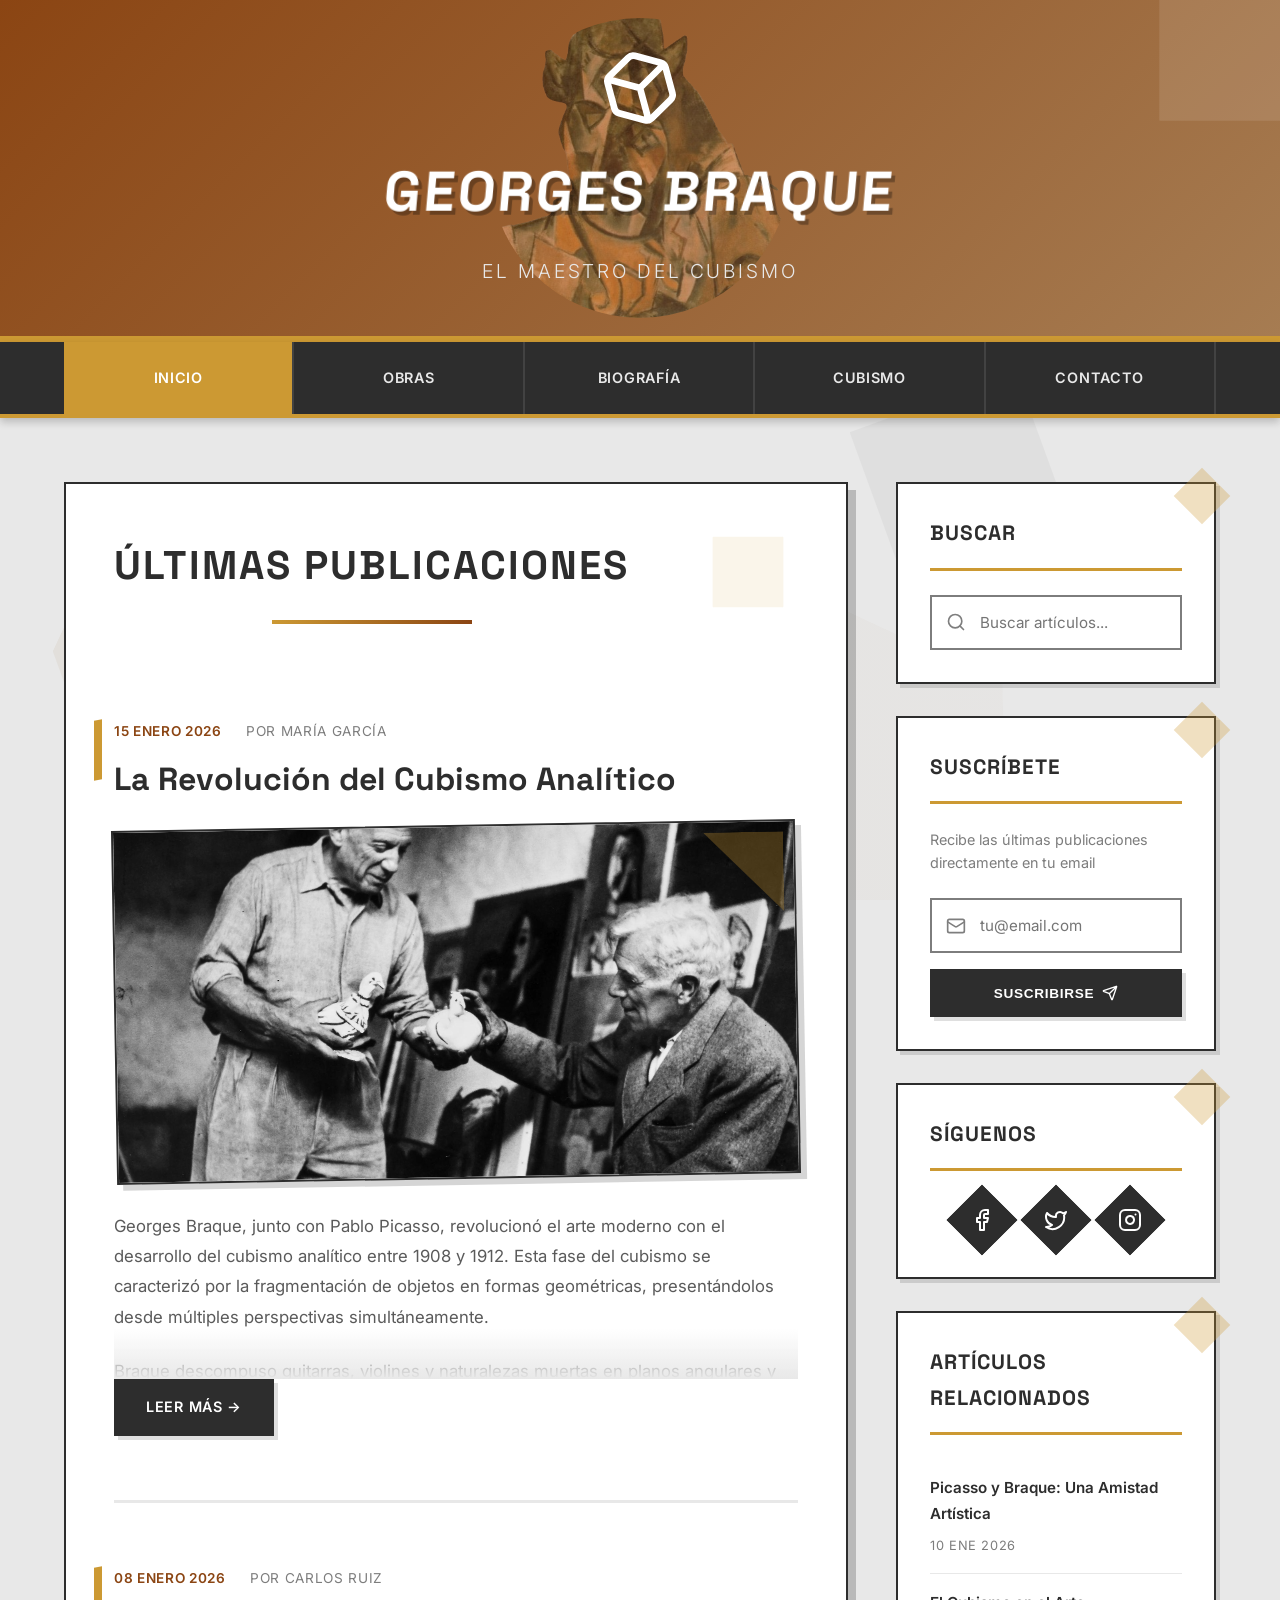
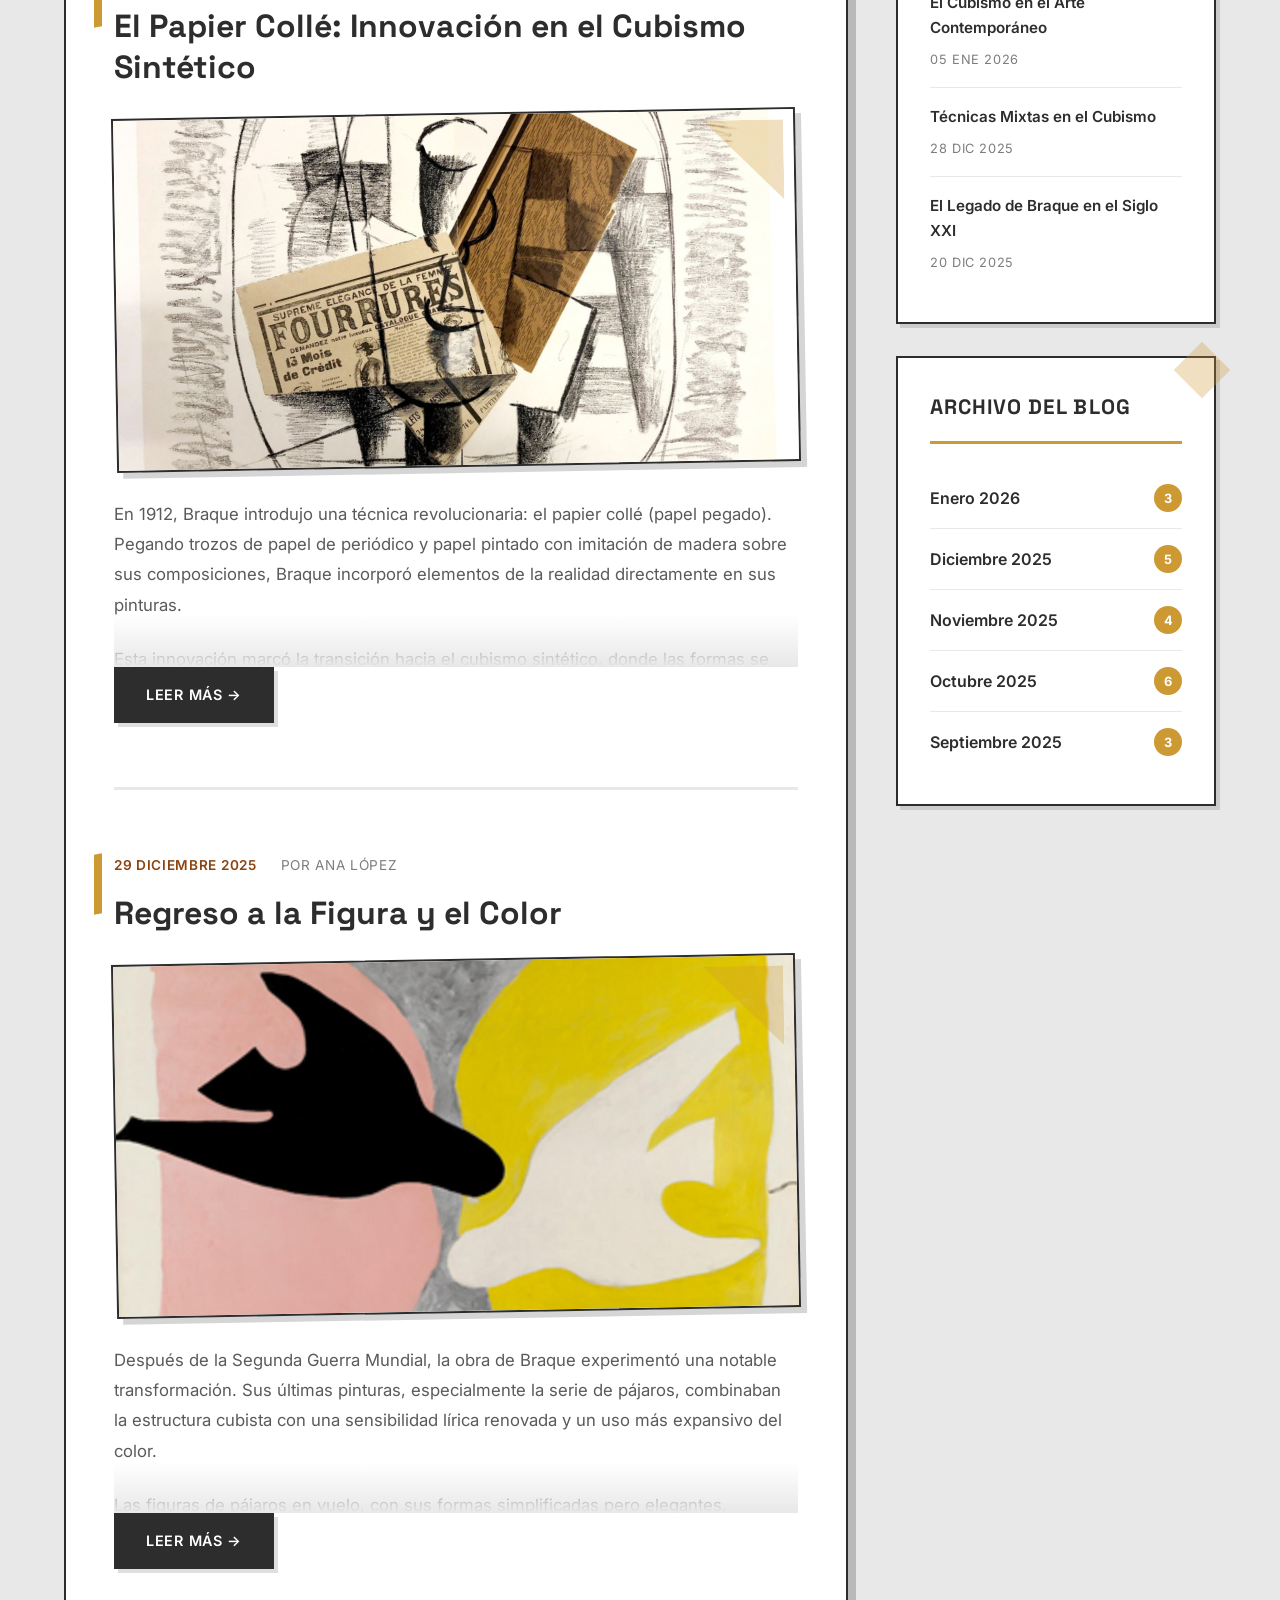
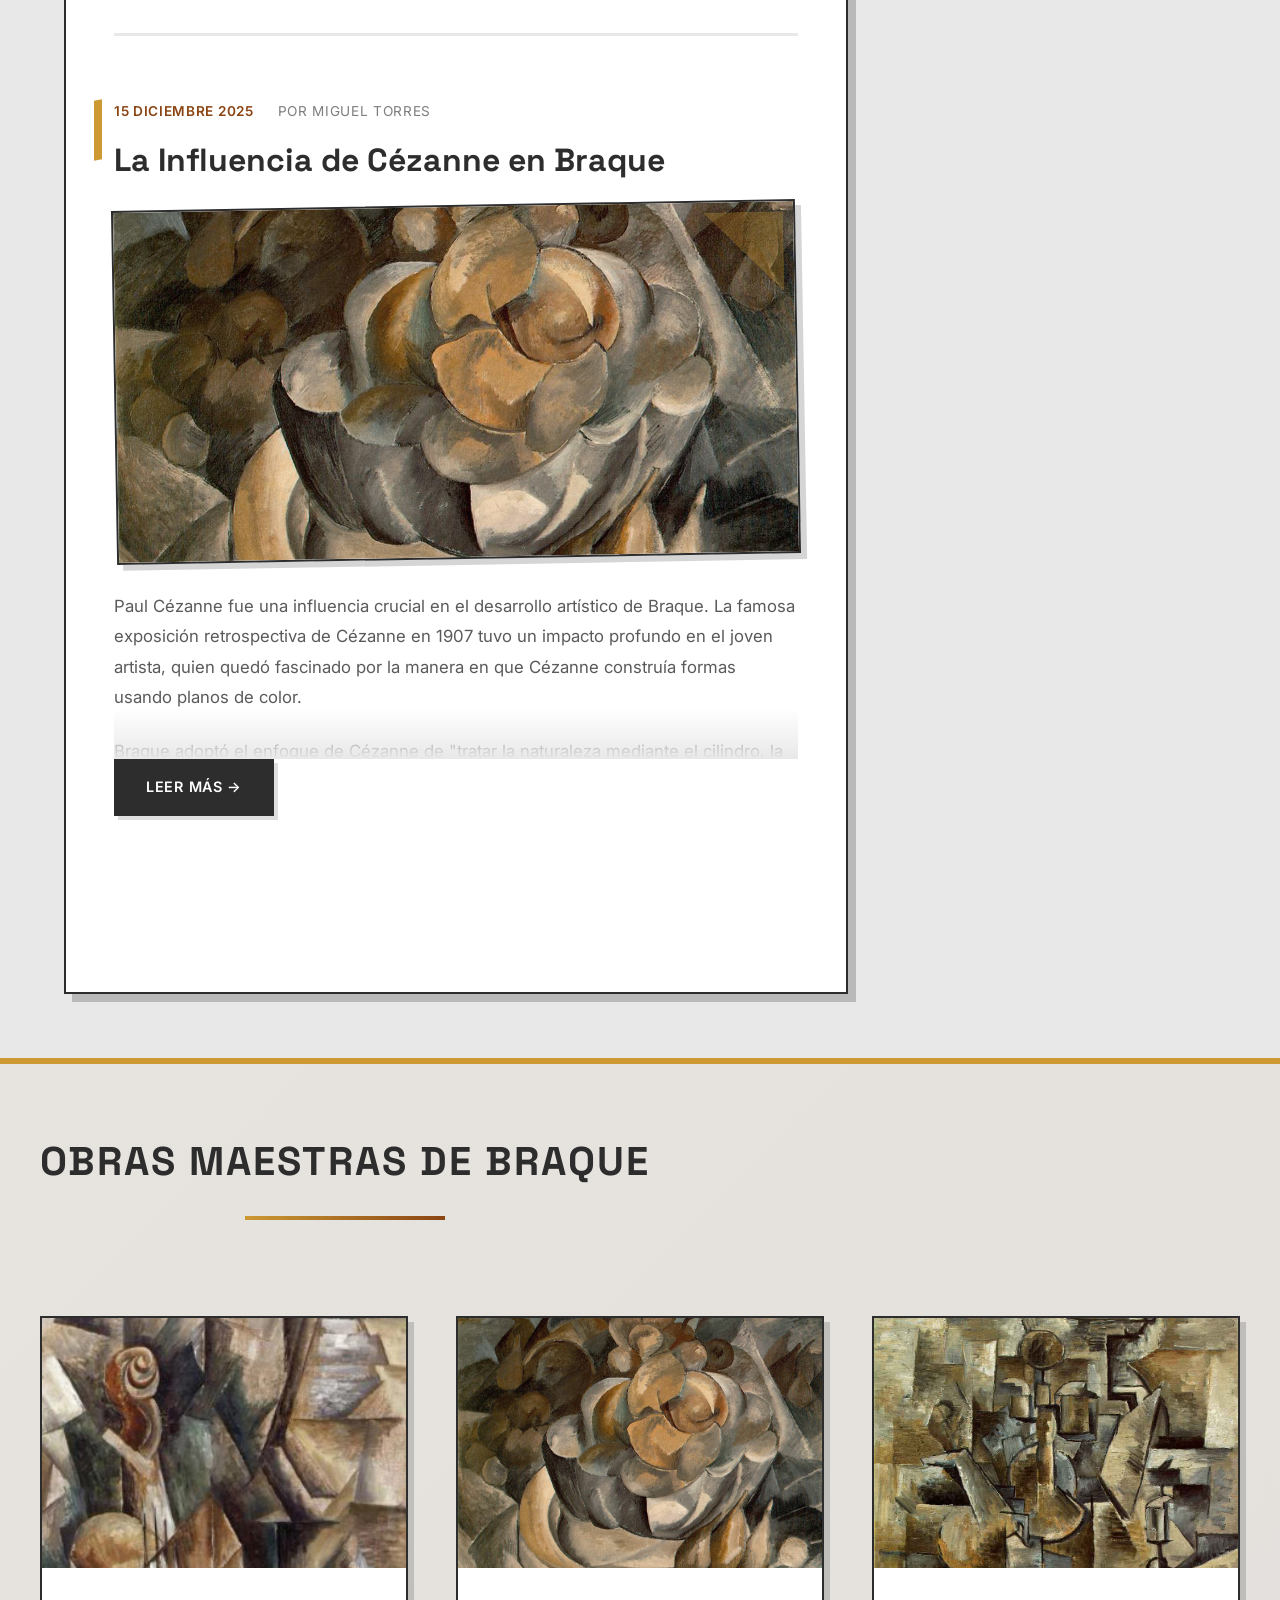
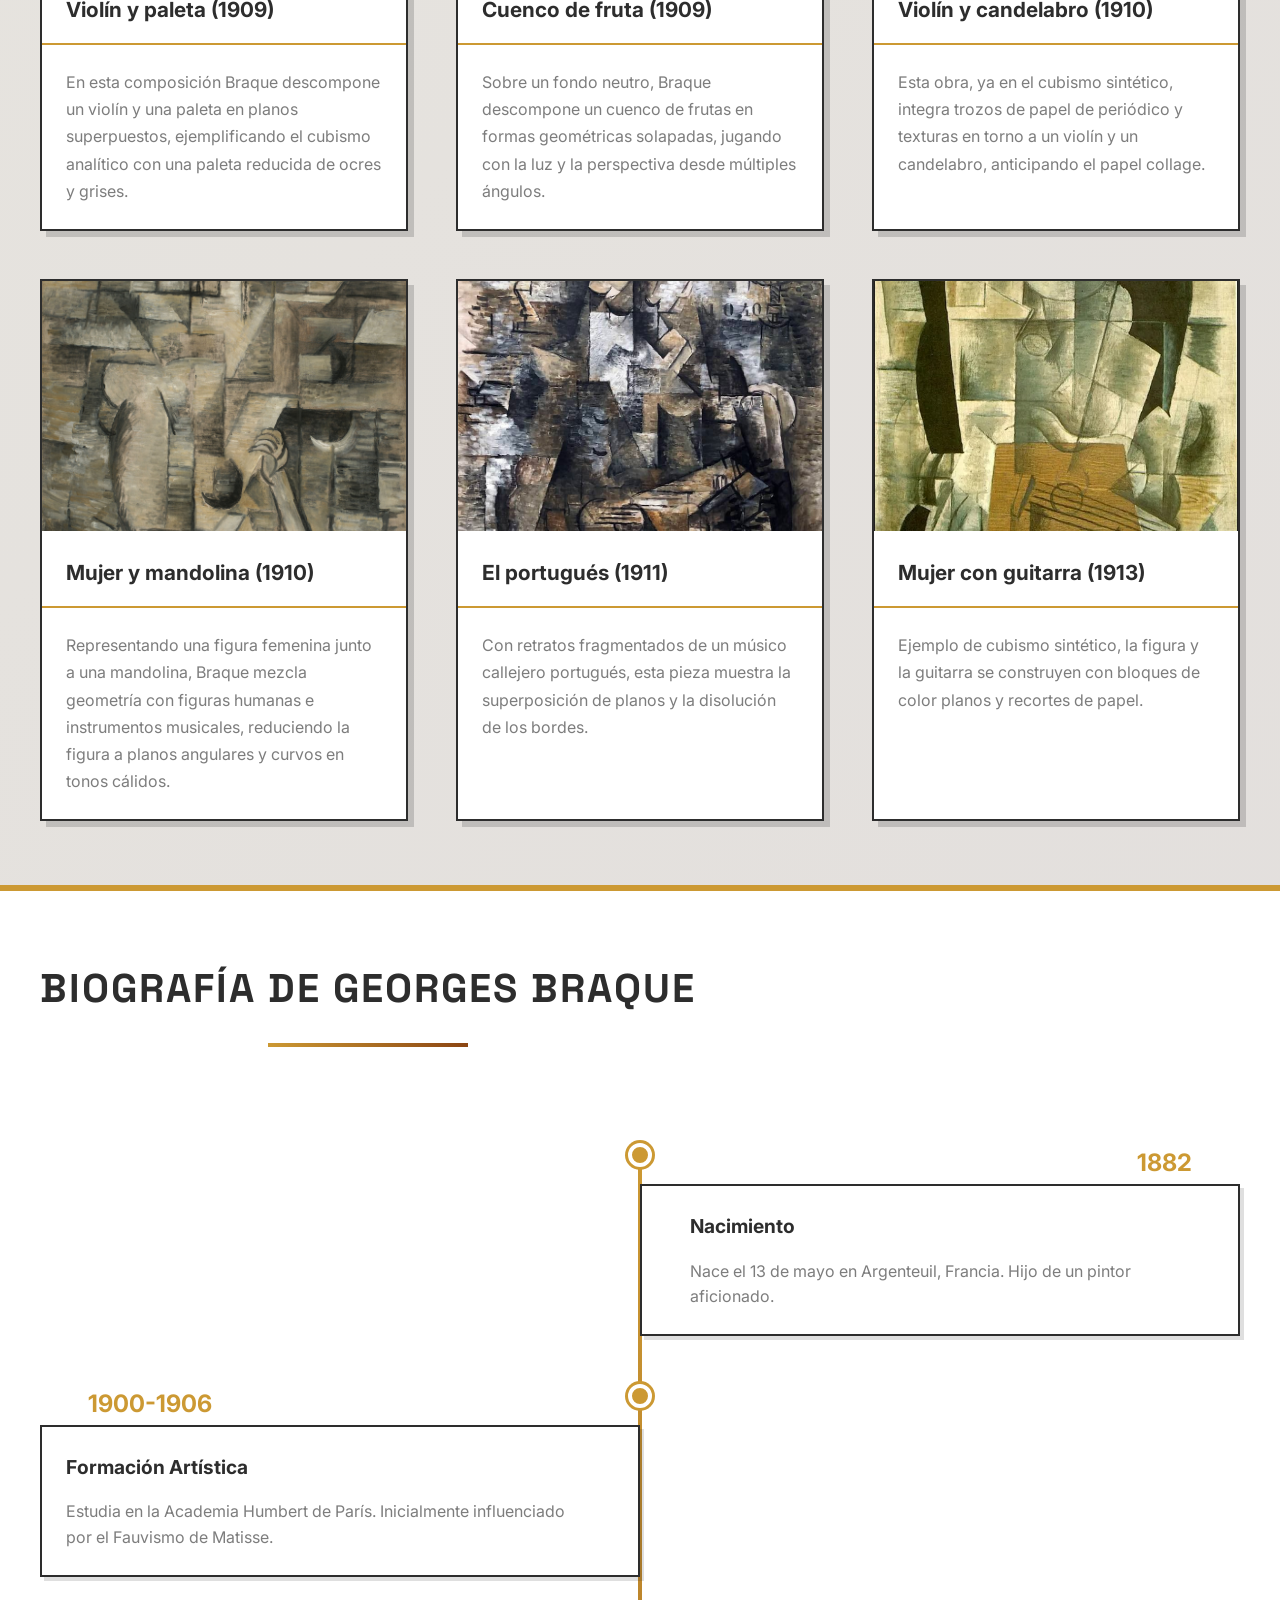
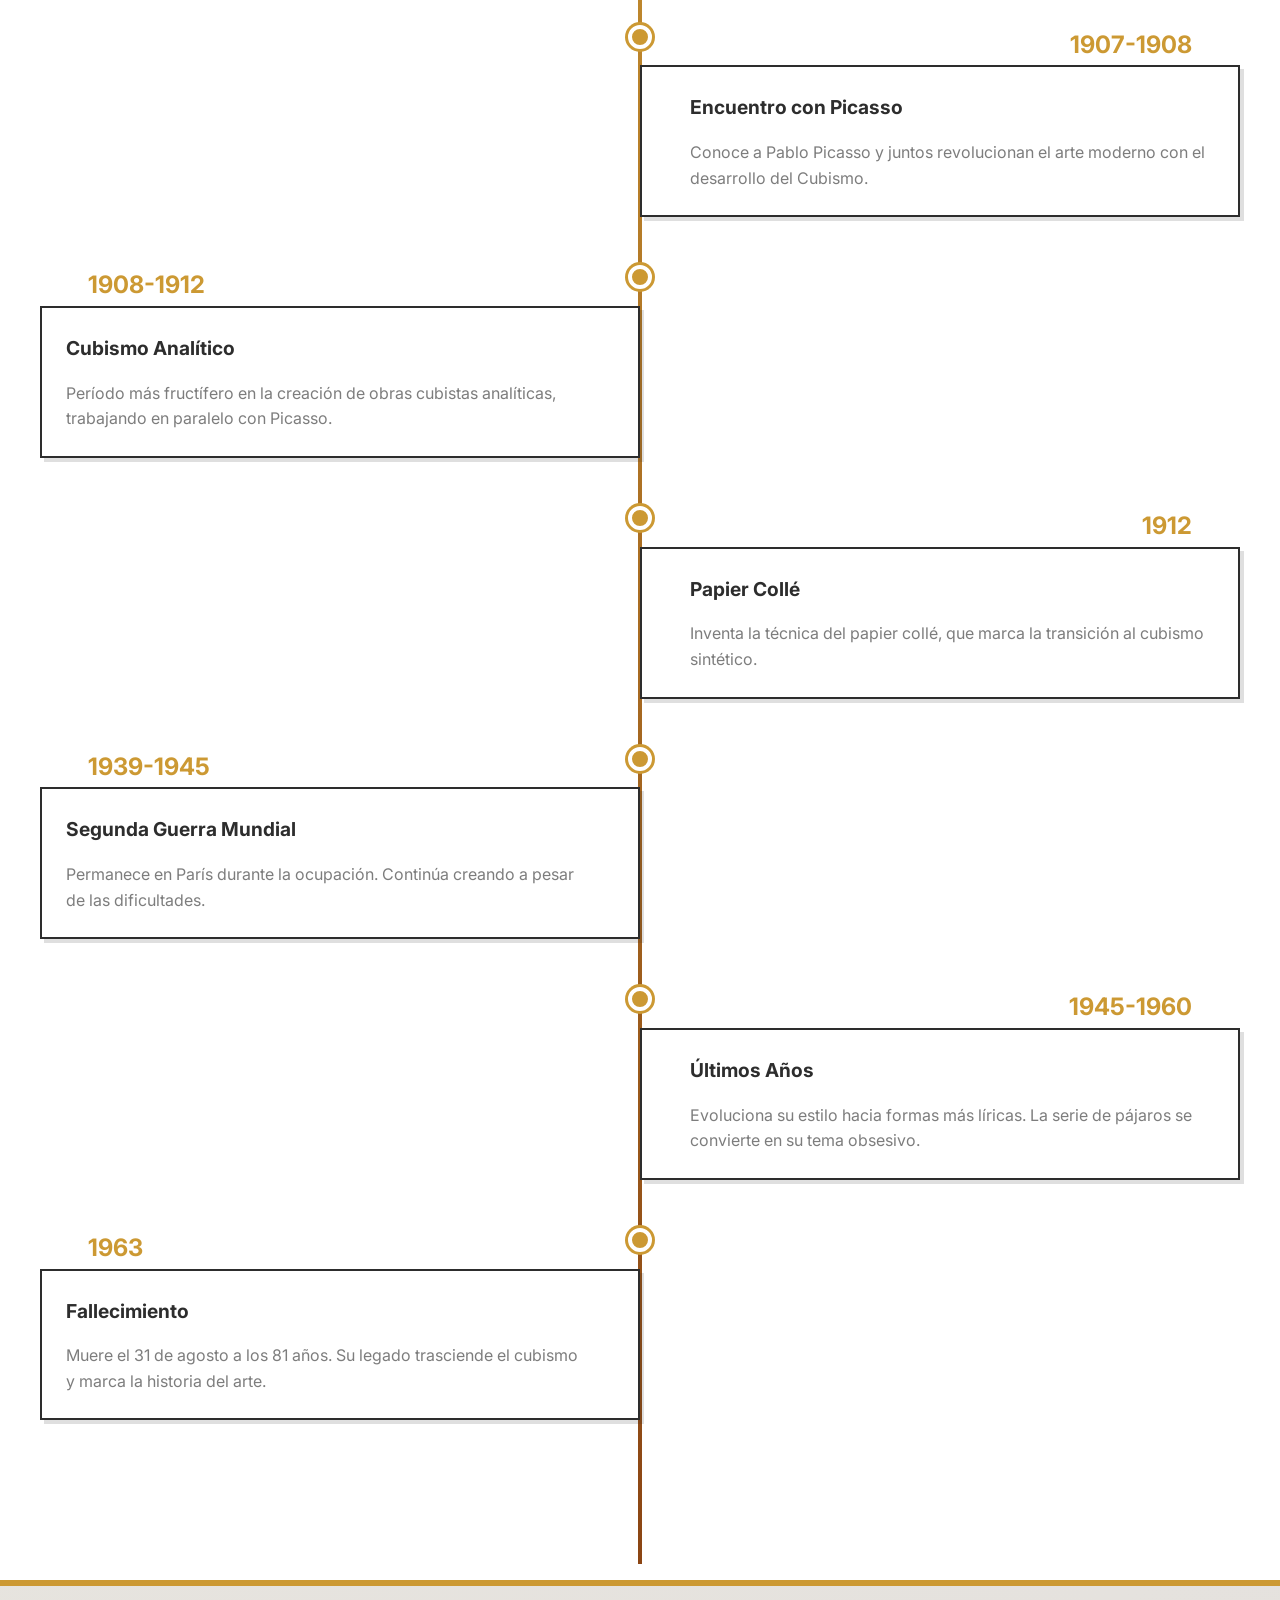
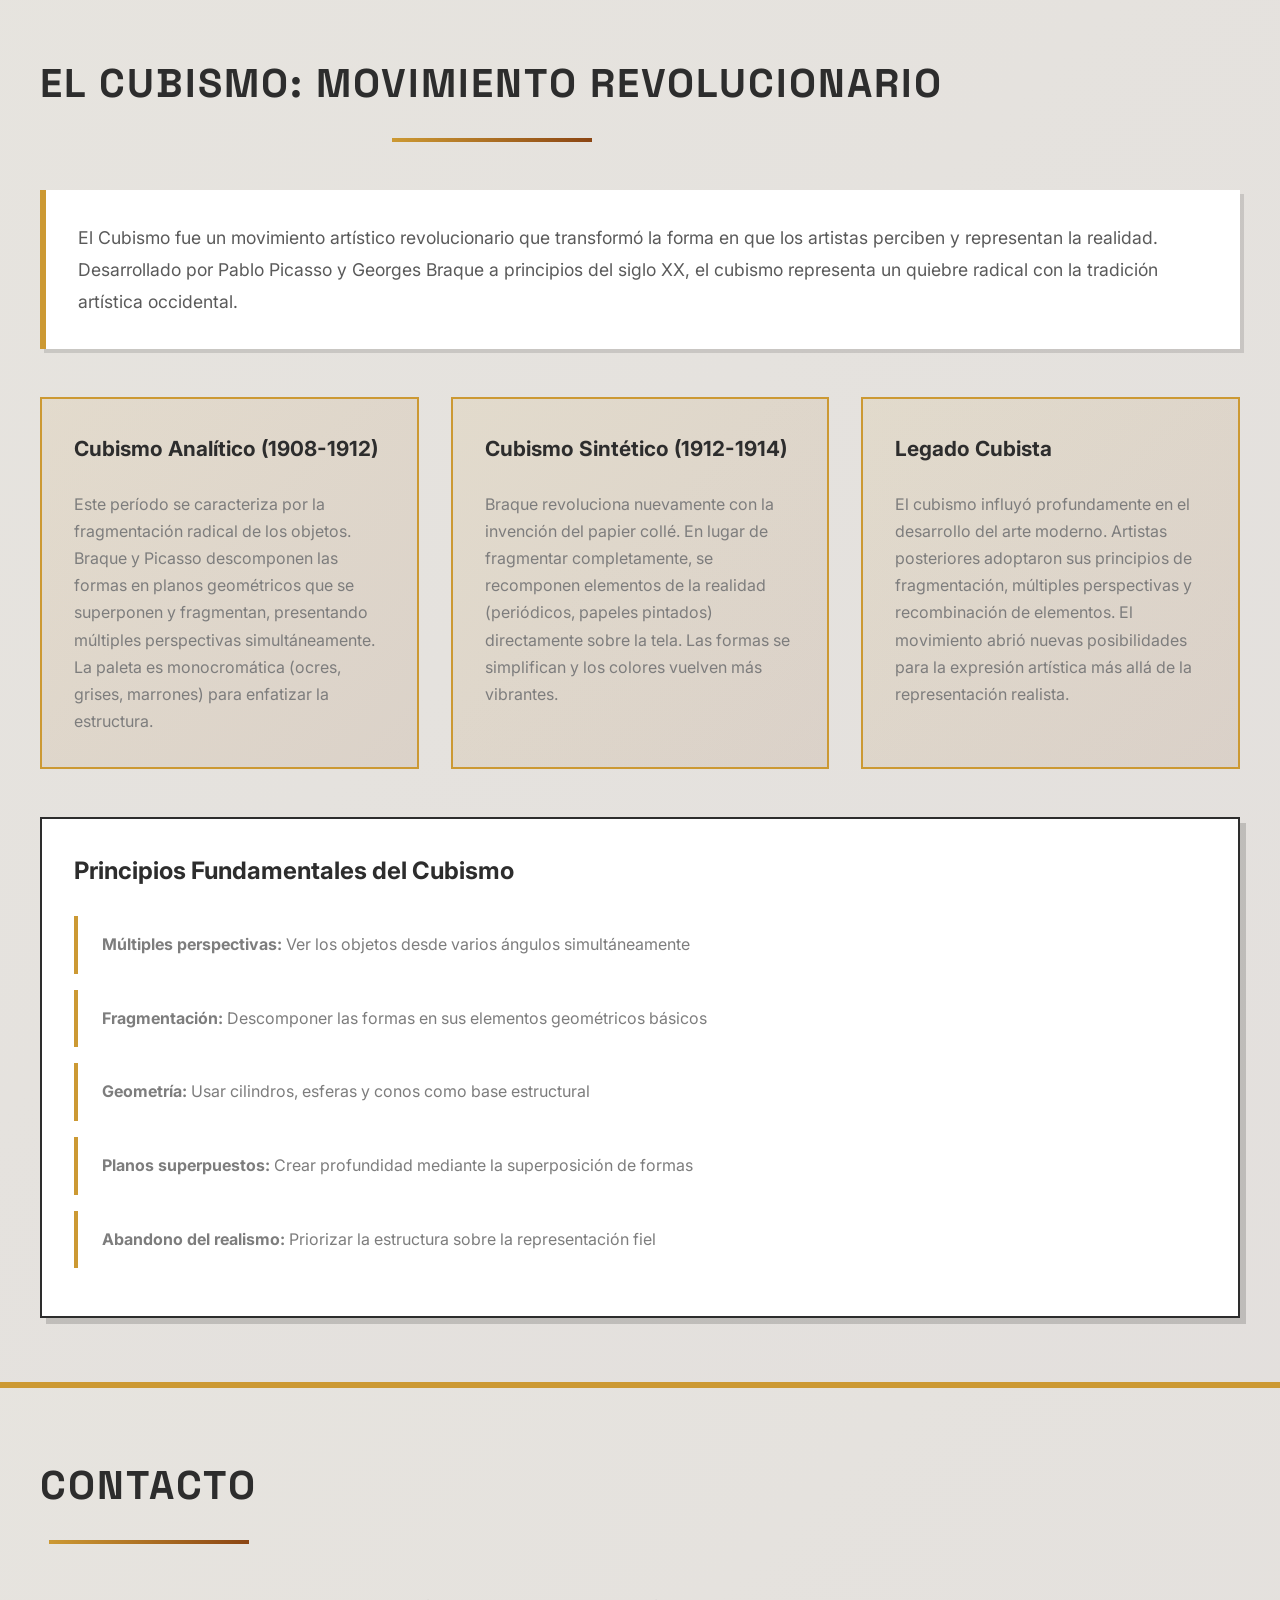
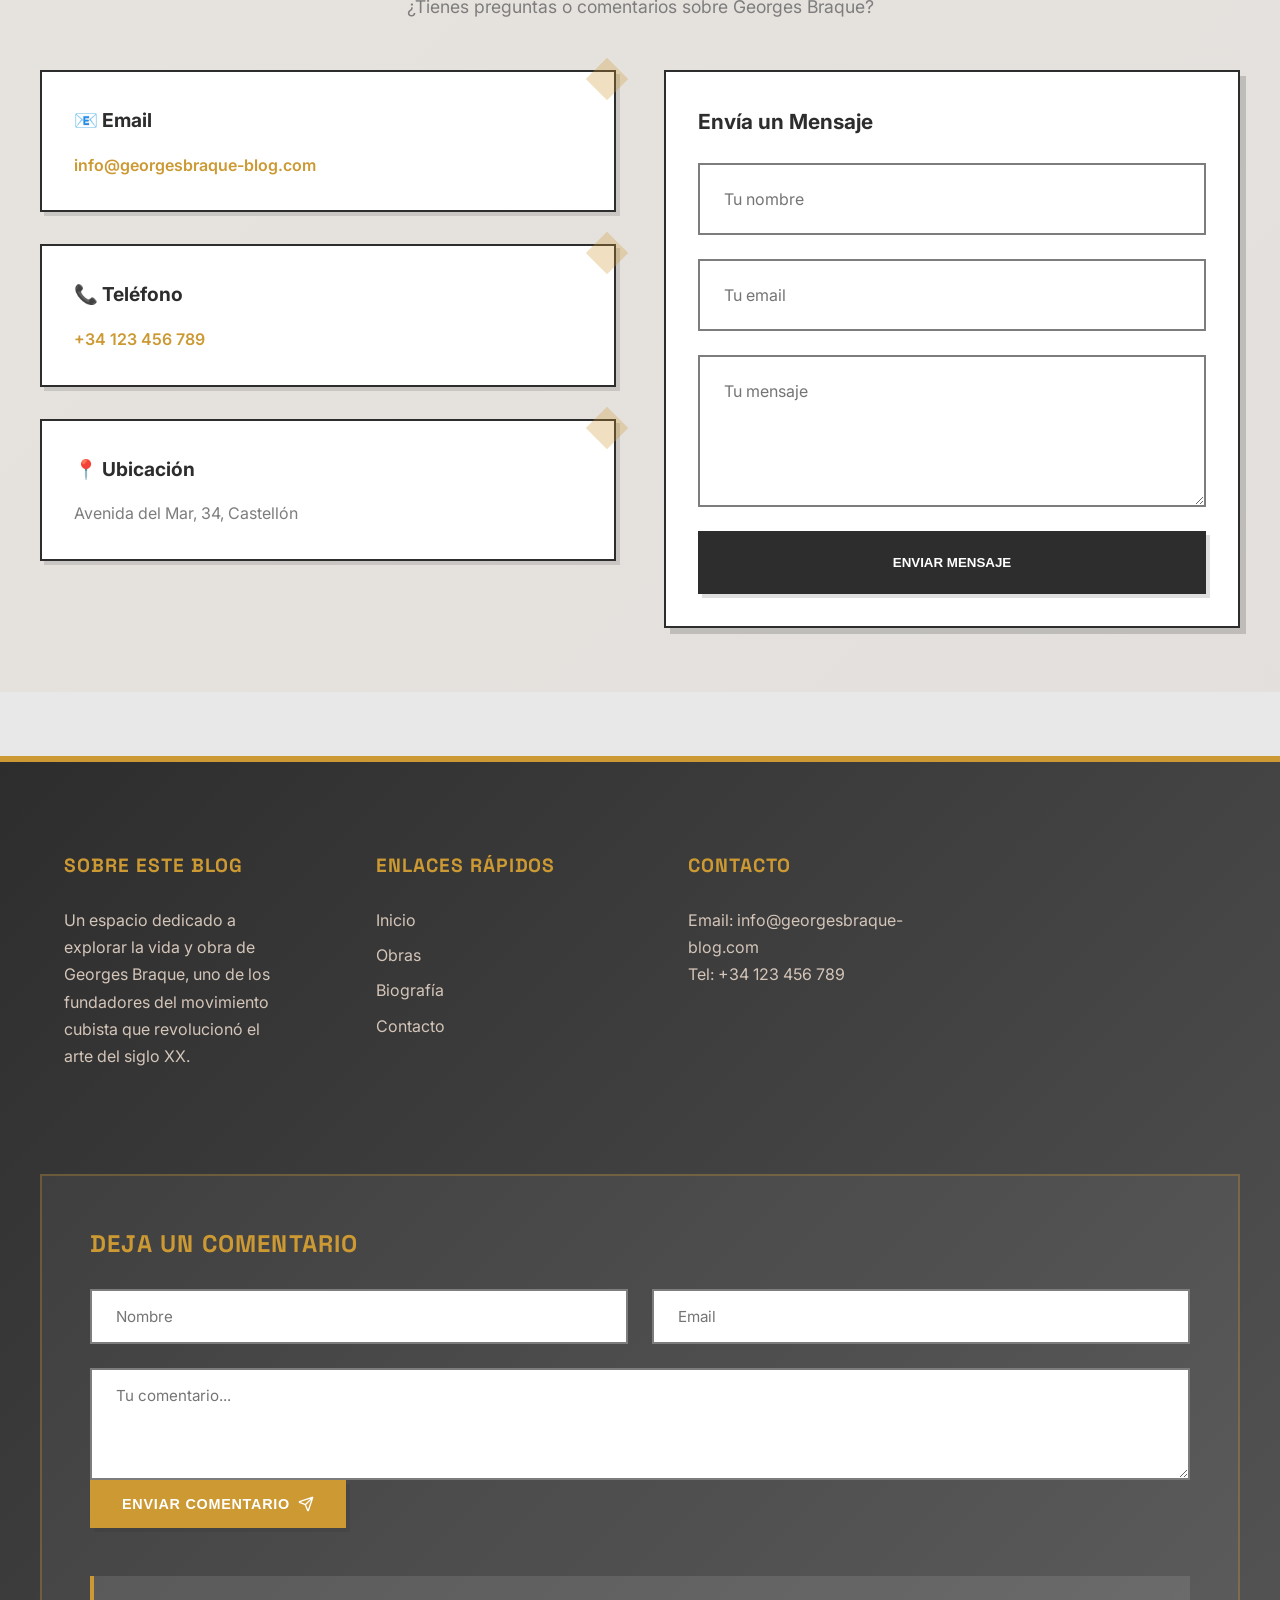
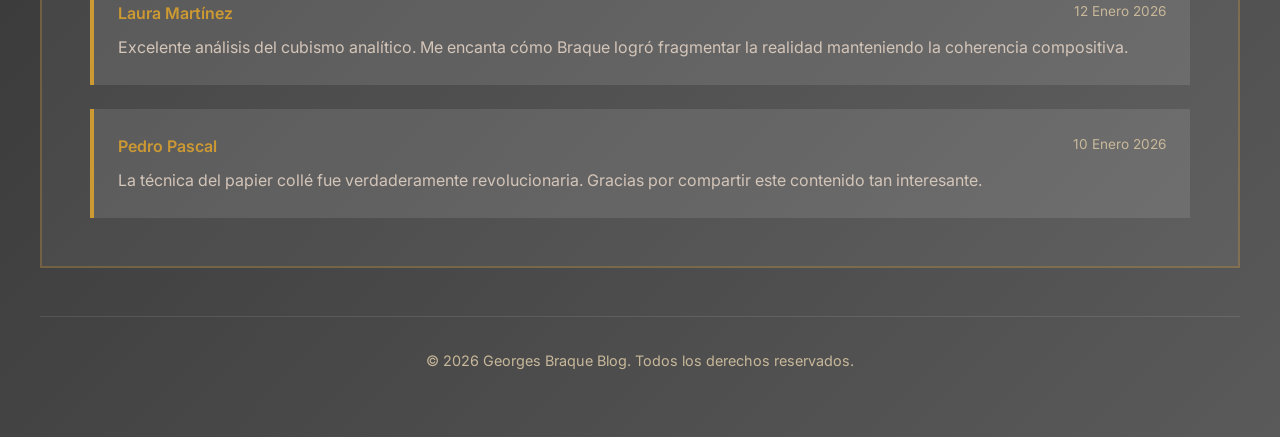
==== commit a40dc1d7: "Add files via upload" ====
--- a/index.html
+++ b/index.html
@@ -4,12 +4,14 @@
     <meta charset="UTF-8">
     <meta name="viewport" content="width=device-width, initial-scale=1.0">
     <title>Georges Braque - Blog Cubista</title>
+    <!-- favicon using the site logo (white version for visibility) -->
+    <link rel="icon" href="assets/icons/logo-white.svg" type="image/svg+xml">
     <link rel="stylesheet" href="styles.css">
     <link rel="preconnect" href="https://fonts.googleapis.com">
     <link rel="preconnect" href="https://fonts.gstatic.com" crossorigin>
     <link href="https://fonts.googleapis.com/css2?family=Space+Grotesk:wght@400;600;700&family=Inter:wght@400;500;600&display=swap" rel="stylesheet">
 </head>
-<body>
+<body class="home">
     <!-- Geometric Background Elements -->
     <div class="geometric-bg">
         <div class="geo-shape shape-1"></div>
@@ -281,7 +283,7 @@
                         <img src="assets/img/Georges_Braque-Violin_and_Palette-1909.jpg" alt="Violín y paleta (1909)">
                     </div>
                     <h3>Violín y paleta (1909) </h3>
-                    <p>Una de sus obras más representativas del cubismo analítico, donde fragmenta los instrumentos en múltiples planos geométricos.</p>
+                    <p>En esta composición Braque descompone un violín y una paleta en planos superpuestos, ejemplificando el cubismo analítico con una paleta reducida de ocres y grises.</p>
                 </div>
 
                 <div class="obra-item">
@@ -289,7 +291,7 @@
                         <img src="assets/img/Cuenco-de-fruta-1909.jpg" alt="Cuenco de fruta (1909)">
                     </div>
                     <h3>Cuenco de fruta (1909) </h3>
-                    <p>Una de sus obras más representativas del cubismo analítico, donde fragmenta los instrumentos en múltiples planos geométricos.</p>
+                    <p>Sobre un fondo neutro, Braque descompone un cuenco de frutas en formas geométricas solapadas, jugando con la luz y la perspectiva desde múltiples ángulos.</p>
                 </div>
                 
                 <div class="obra-item">
@@ -297,7 +299,7 @@
                         <img src="assets/img/Violin-and-Candlestick-Braque-Georges-1910.jpg" alt="Violín y candelabro (1910)">
                     </div>
                     <h3>Violín y candelabro (1910)</h3>
-                    <p>Serie revolucionaria donde Braque incorpora papel de periódico y otros materiales en sus composiciones.</p>
+                    <p>Esta obra, ya en el cubismo sintético, integra trozos de papel de periódico y texturas en torno a un violín y un candelabro, anticipando el papel collage.</p>
                 </div>
                 
                 <div class="obra-item">
@@ -305,7 +307,7 @@
                         <img src="assets/img/mujer-con-mandolina-1910.jpg" alt="Mujer y mandolina (1910)">
                     </div>
                     <h3>Mujer y mandolina (1910)</h3>
-                    <p>Sus últimas obras muestran una evolución hacia formas más simples y líricas, manteniendo elementos cubistas.</p>
+                    <p>Representando una figura femenina junto a una mandolina, Braque mezcla geometría con figuras humanas e instrumentos musicales, reduciendo la figura a planos angulares y curvos en tonos cálidos.</p>
                 </div>
                 
                 <div class="obra-item">
@@ -313,7 +315,7 @@
                         <img src="assets/img/the-portuguese-1911.jpg" alt="El portugués (1911)">
                     </div>
                     <h3>El portugués (1911)</h3>
-                    <p>Demostración magistral de cómo Braque descompone objetos cotidianos en sus elementos geométricos fundamentales.</p>
+                    <p>Con retratos fragmentados de un músico callejero portugués, esta pieza muestra la superposición de planos y la disolución de los bordes.</p>
                 </div>
 
                 <div class="obra-item">
@@ -321,7 +323,7 @@
                         <img src="assets/img/mujer-con-guitarra-1913.jpg" alt="Mujer con guitarra (1913)">
                     </div>
                     <h3>Mujer con guitarra (1913)</h3>
-                    <p>Demostración magistral de cómo Braque descompone objetos cotidianos en sus elementos geométricos fundamentales.</p>
+                    <p>Ejemplo de cubismo sintético, la figura y la guitarra se construyen con bloques de color planos y recortes de papel.</p>
                 </div>
             </div>
         </div>
--- a/styles.css
+++ b/styles.css
@@ -1090,14 +1090,14 @@
 }
 
 
-/* excerpt truncation for blog posts */
-.blog-post .post-content {
+/* excerpt truncation for blog posts (only on homepage) */
+.home .blog-post .post-content {
     max-height: 10em; /* roughly 3-4 lines depending on font */
     overflow: hidden;
     position: relative;
 }
 
-.blog-post .post-content::after {
+.home .blog-post .post-content::after {
     content: '';
     position: absolute;
     bottom: 0;
